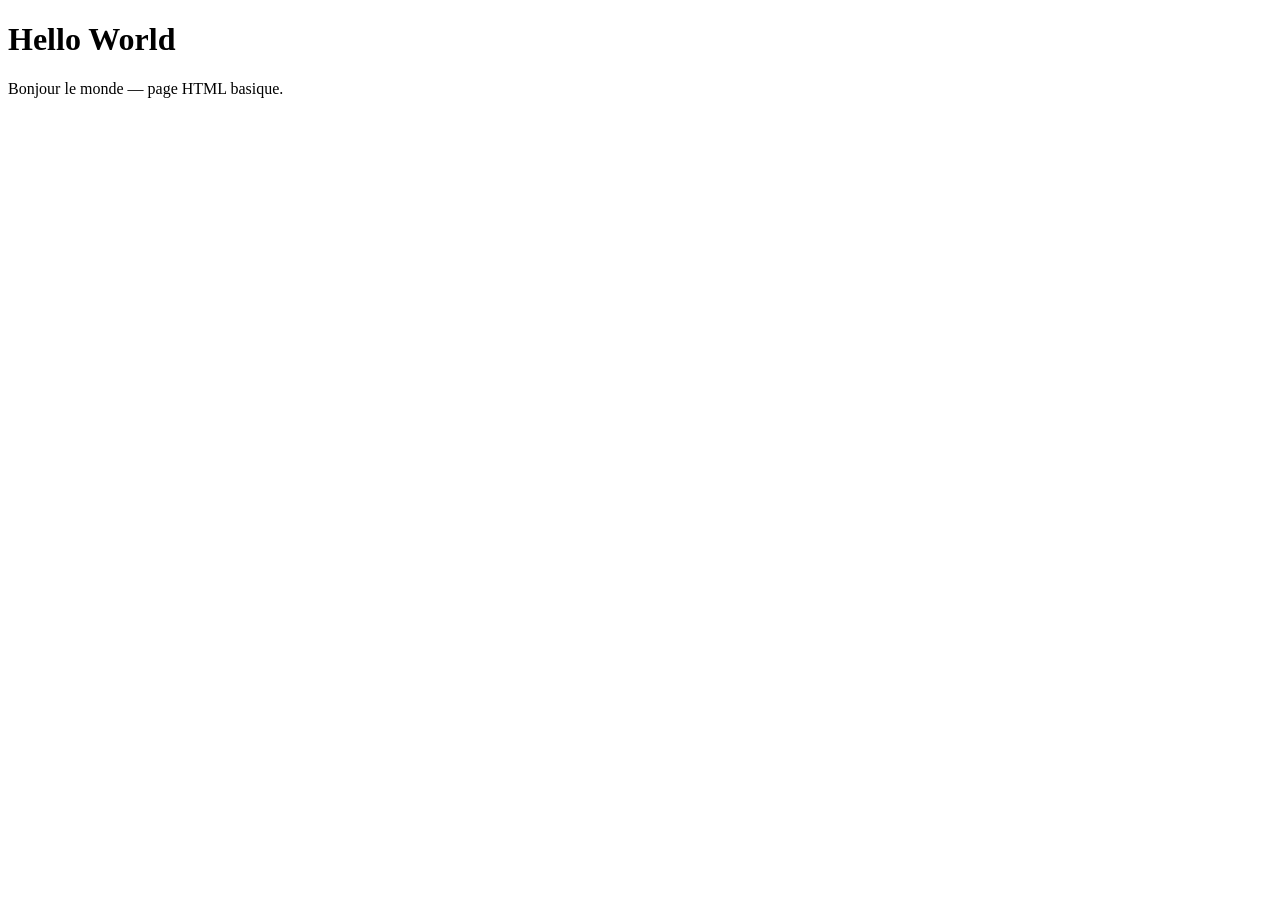
==== index.html @ 1f38f6b6 "chore: init project" ====
<!doctype html>
<html lang="fr">
	<head>
		<meta charset="utf-8" />
		<meta name="viewport" content="width=device-width,initial-scale=1" />
		<title>Hello World</title>
	</head>
	<body>
		<main>
			<h1>Hello World</h1>
			<p>Bonjour le monde — page HTML basique.</p>
		</main>
	</body>
</html>
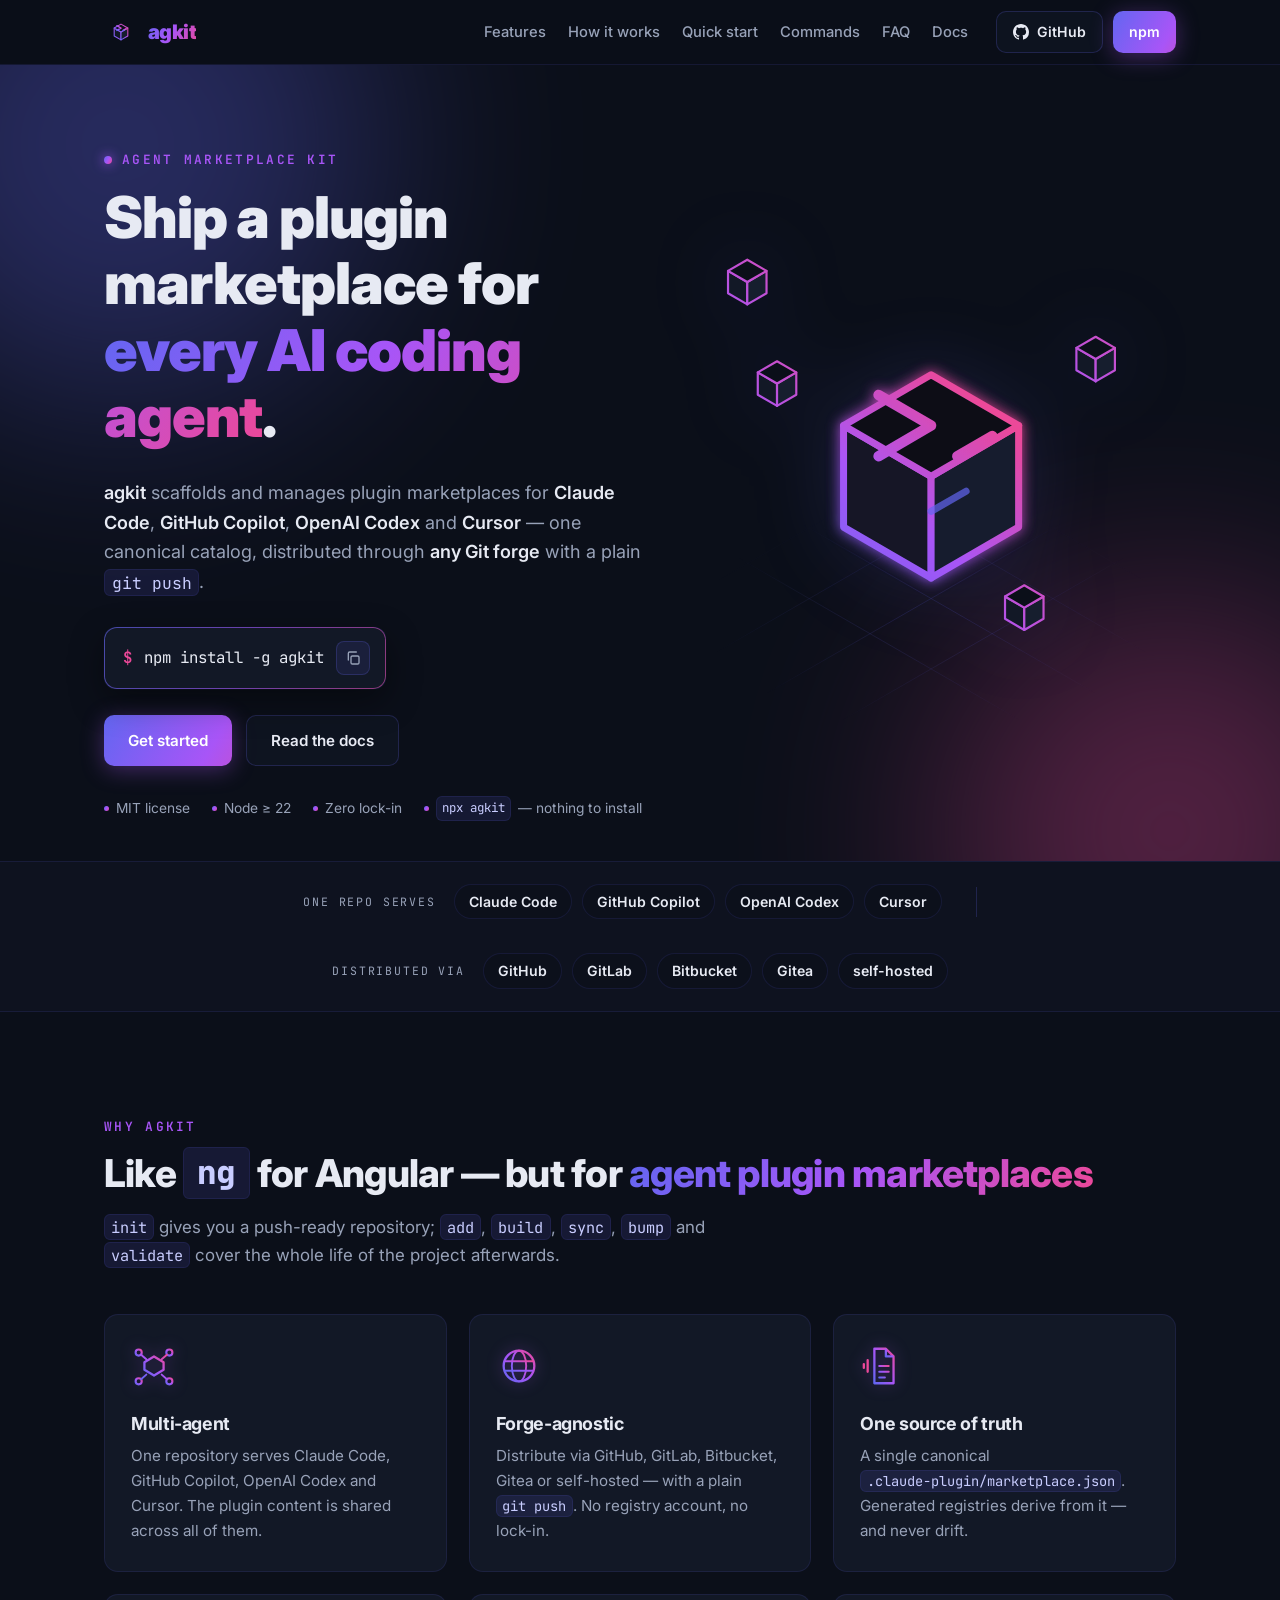
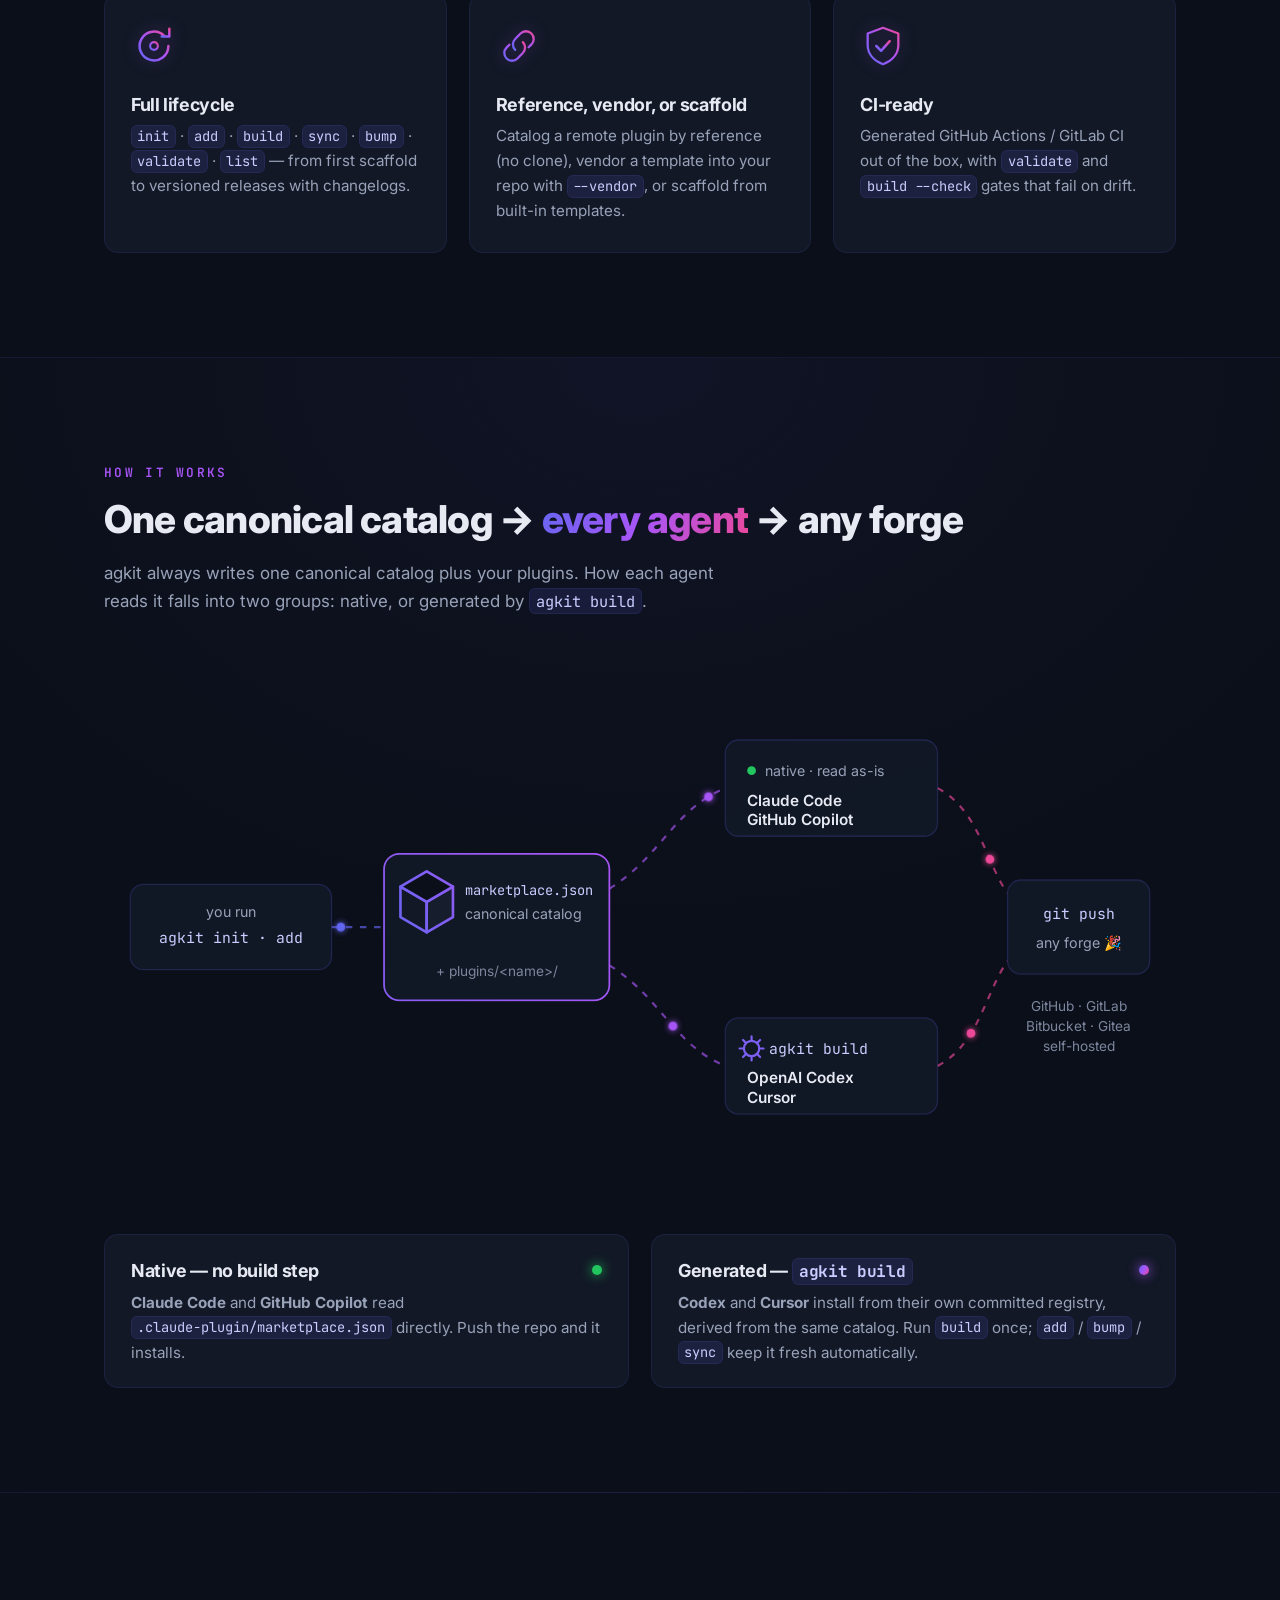
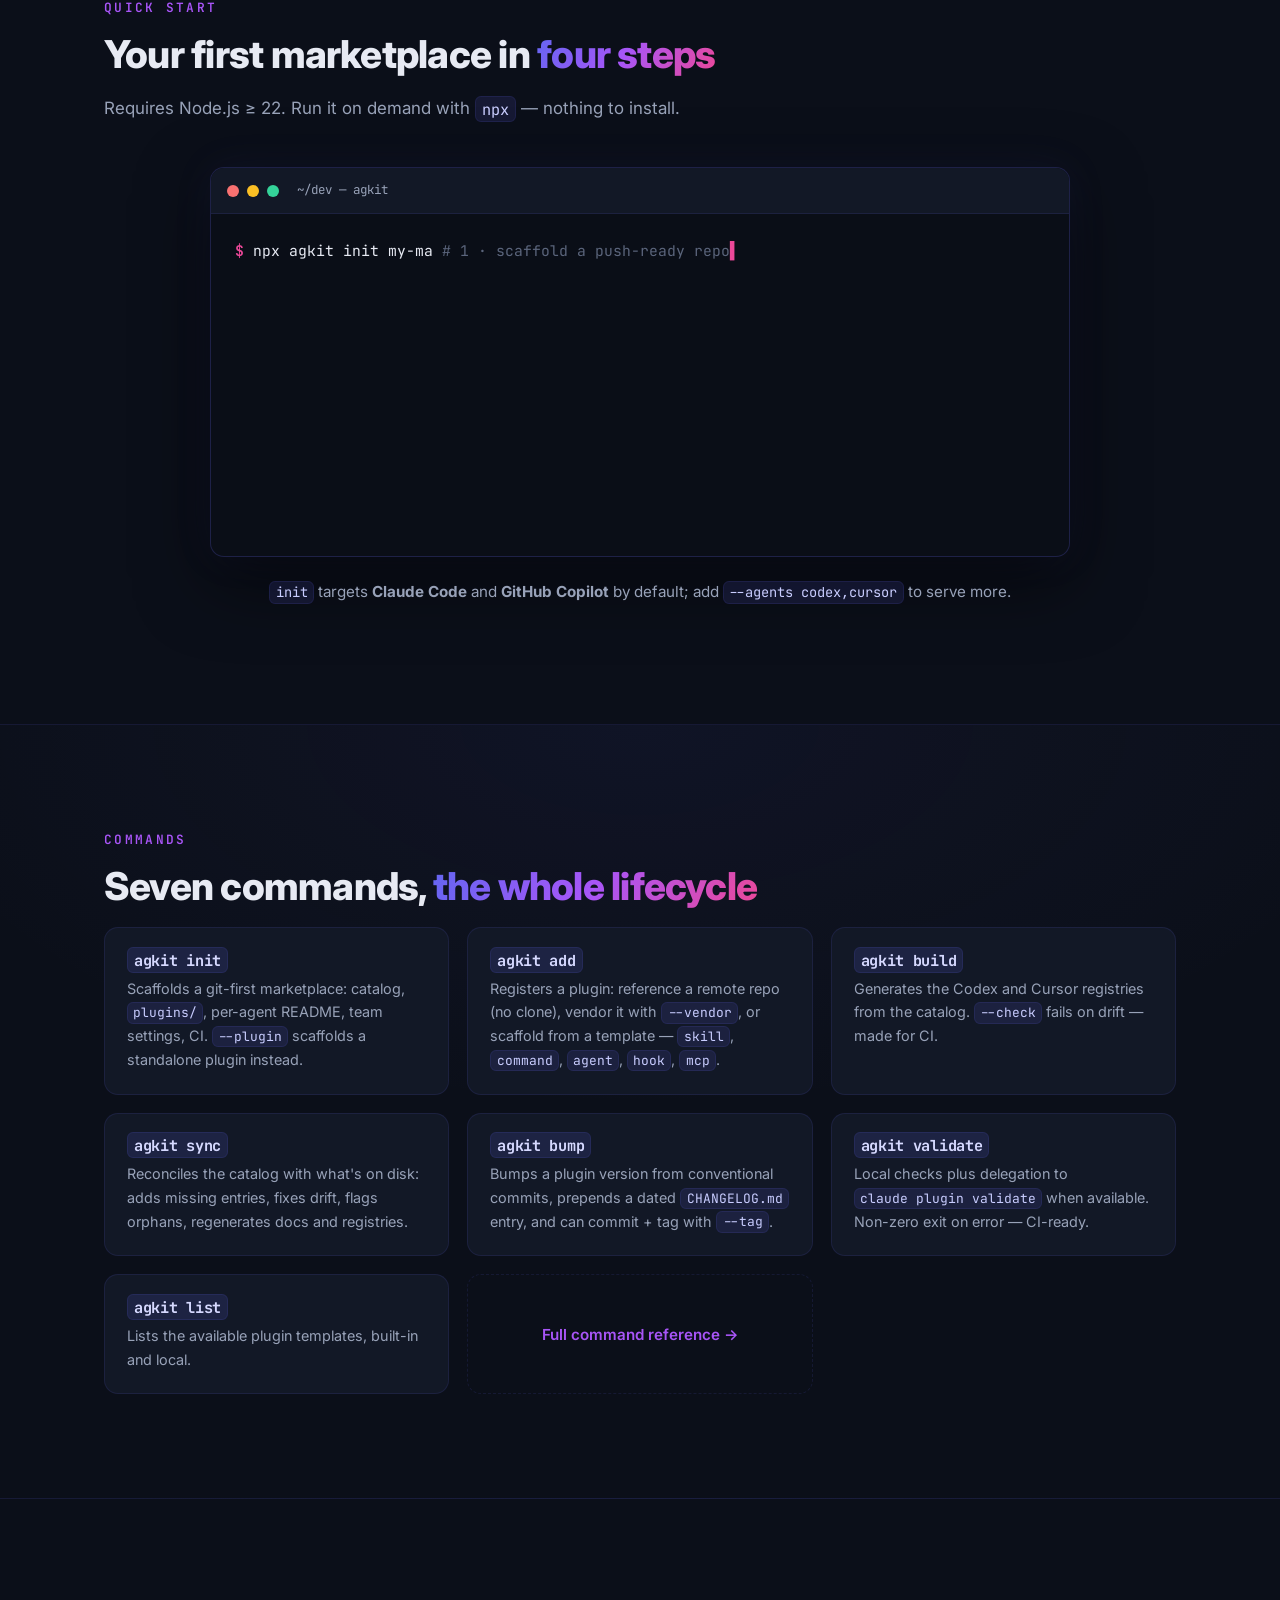
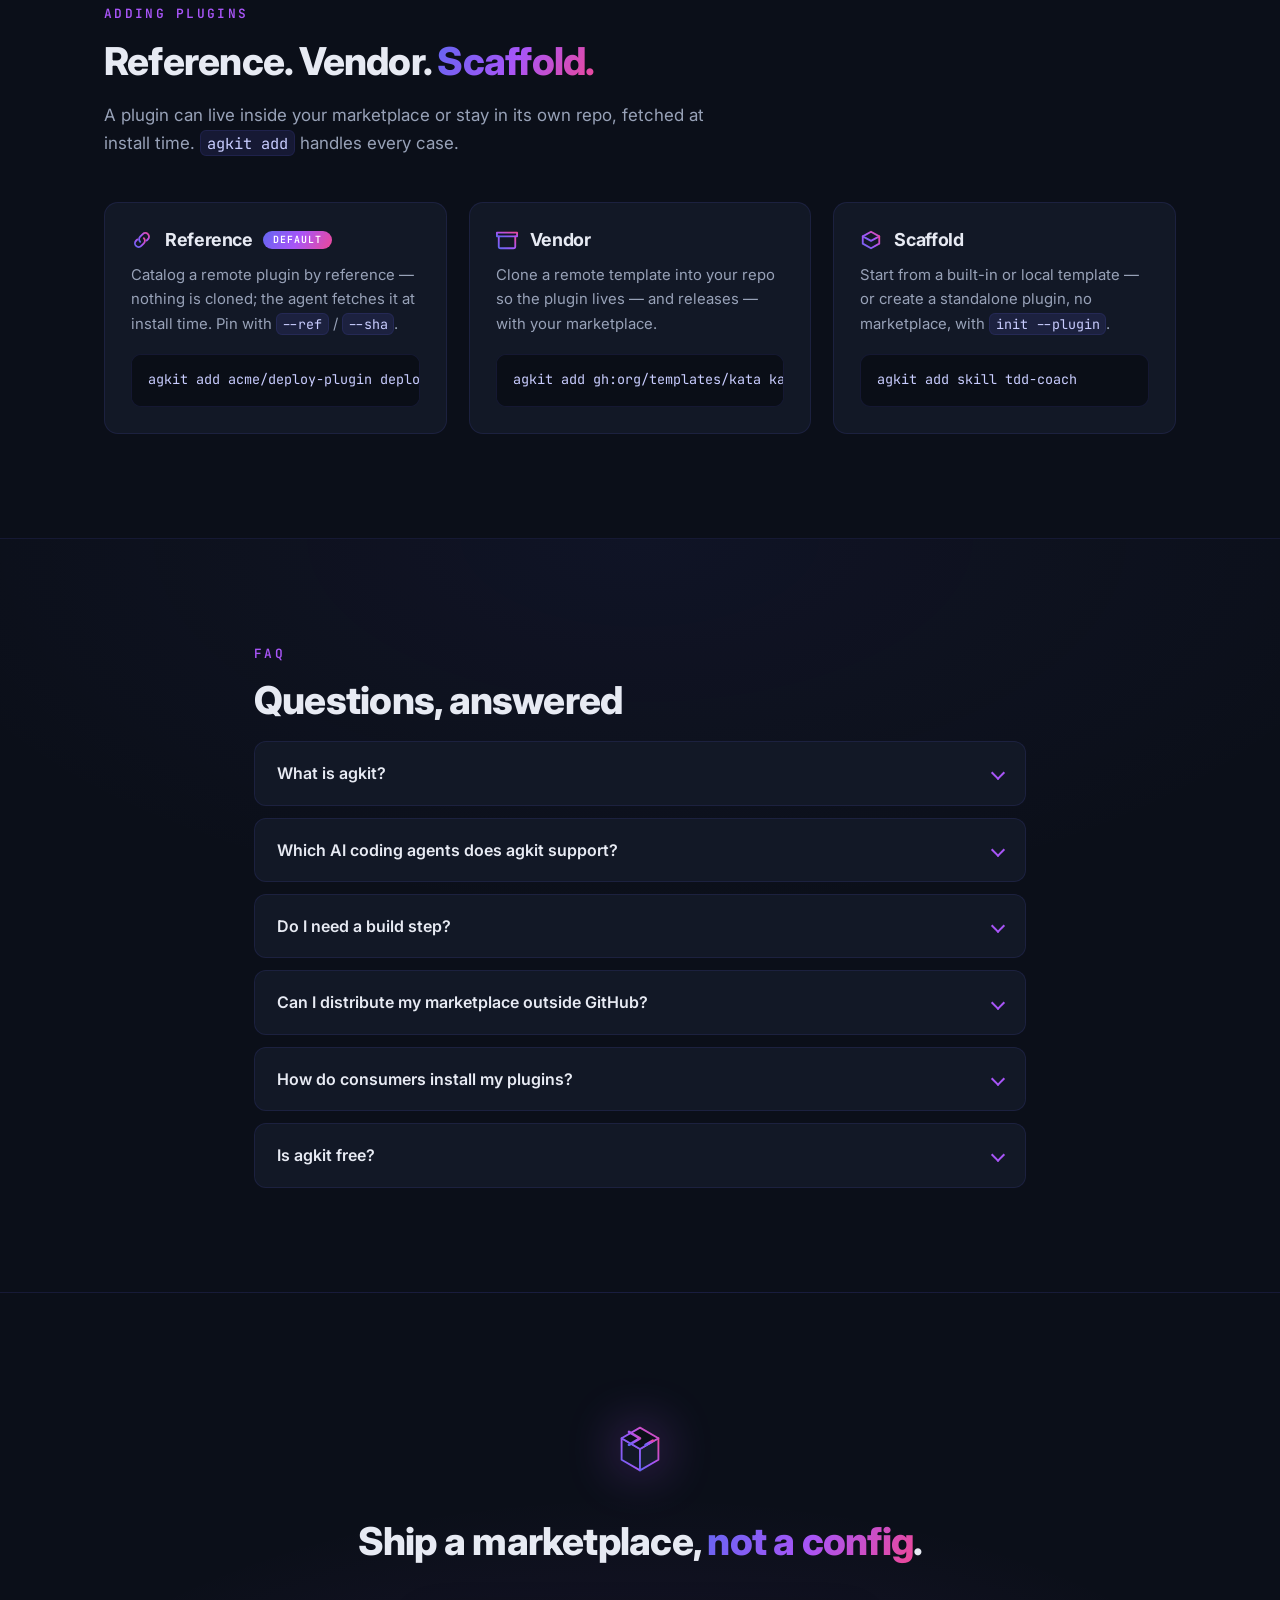
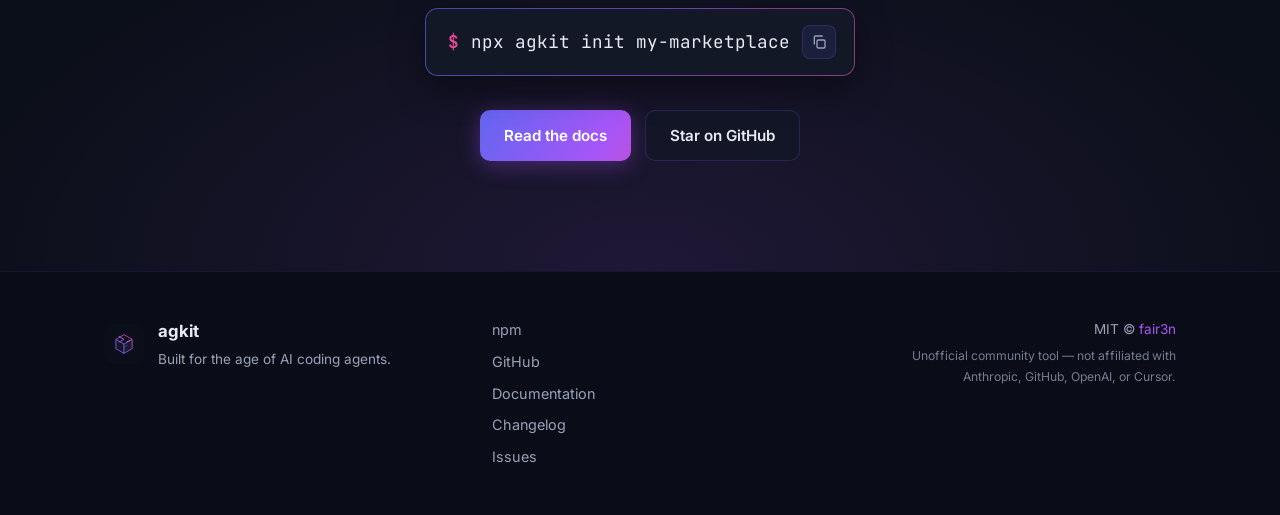
==== commit 35c30c49: "feat(website): first website version" ====
--- a/index.html
+++ b/index.html
@@ -1,14 +1,690 @@
 <!doctype html>
-<html lang="fr">
-	<head>
-		<meta charset="utf-8" />
-		<meta name="viewport" content="width=device-width,initial-scale=1" />
-		<title>Hello World</title>
-	</head>
-	<body>
-		<main>
-			<h1>Hello World</h1>
-			<p>Bonjour le monde — page HTML basique.</p>
-		</main>
-	</body>
+<html lang="en">
+<head>
+	<meta charset="utf-8" />
+	<meta name="viewport" content="width=device-width, initial-scale=1" />
+
+	<!-- Primary SEO -->
+	<title>agkit — Plugin Marketplace CLI for Claude Code, Copilot, Codex &amp; Cursor</title>
+	<meta name="description" content="Scaffold and manage AI agent plugin marketplaces from one canonical catalog. One repo serves Claude Code, GitHub Copilot, OpenAI Codex and Cursor — distributed via GitHub, GitLab, Bitbucket, Gitea or any self-hosted Git forge." />
+	<link rel="canonical" href="https://agent-marketplace-kit.github.io/" />
+	<meta name="author" content="fair3n" />
+	<meta name="keywords" content="agkit, plugin marketplace, claude code plugins, claude code marketplace, github copilot plugins, openai codex plugins, cursor plugins, AI coding agents, CLI, scaffold, npm" />
+	<meta name="theme-color" content="#0B0F19" />
+	<meta name="color-scheme" content="dark" />
+
+	<!-- Open Graph -->
+	<meta property="og:type" content="website" />
+	<meta property="og:site_name" content="agkit" />
+	<meta property="og:title" content="agkit — Plugin Marketplace CLI for AI Coding Agents" />
+	<meta property="og:description" content="One canonical catalog → every AI coding agent → any Git forge. Scaffold plugin marketplaces for Claude Code, GitHub Copilot, OpenAI Codex &amp; Cursor." />
+	<meta property="og:url" content="https://agent-marketplace-kit.github.io/" />
+	<meta property="og:image" content="https://agent-marketplace-kit.github.io/assets/og.png" />
+	<meta property="og:image:width" content="1200" />
+	<meta property="og:image:height" content="630" />
+	<meta property="og:image:alt" content="agkit — the isometric monolith logo with the tagline: one canonical catalog, every AI coding agent, any Git forge" />
+
+	<!-- Twitter -->
+	<meta name="twitter:card" content="summary_large_image" />
+	<meta name="twitter:title" content="agkit — Plugin Marketplace CLI for AI Coding Agents" />
+	<meta name="twitter:description" content="One canonical catalog → every AI coding agent → any Git forge. npm install -g agkit" />
+	<meta name="twitter:image" content="https://agent-marketplace-kit.github.io/assets/og.png" />
+
+	<!-- Icons -->
+	<link rel="icon" type="image/svg+xml" href="assets/agkit.svg" />
+	<link rel="apple-touch-icon" href="assets/apple-touch-icon.png" />
+
+	<!-- Fonts -->
+	<link rel="preconnect" href="https://fonts.googleapis.com" />
+	<link rel="preconnect" href="https://fonts.gstatic.com" crossorigin />
+	<link href="https://fonts.googleapis.com/css2?family=Inter:wght@400;500;600;800;900&family=JetBrains+Mono:wght@400;600&display=swap" rel="stylesheet" />
+
+	<link rel="stylesheet" href="assets/style.css" />
+
+	<!-- Structured data: the software itself -->
+	<script type="application/ld+json">
+	{
+		"@context": "https://schema.org",
+		"@type": "SoftwareApplication",
+		"name": "agkit",
+		"alternateName": "AGent marketplace KIT",
+		"description": "CLI to scaffold and manage plugin marketplaces for AI coding agents (Claude Code, GitHub Copilot, OpenAI Codex, Cursor), distributed via any Git host.",
+		"url": "https://agent-marketplace-kit.github.io/",
+		"downloadUrl": "https://www.npmjs.com/package/agkit",
+		"installUrl": "https://www.npmjs.com/package/agkit",
+		"softwareVersion": "0.9.2",
+		"operatingSystem": "Windows, macOS, Linux",
+		"applicationCategory": "DeveloperApplication",
+		"offers": { "@type": "Offer", "price": "0", "priceCurrency": "USD" },
+		"license": "https://opensource.org/license/mit/",
+		"author": { "@type": "Person", "name": "fair3n" },
+		"sameAs": [
+			"https://github.com/AGent-marketplace-KIT/cli",
+			"https://www.npmjs.com/package/agkit",
+			"https://agent-marketplace-kit.gitbook.io/agkit-docs"
+		]
+	}
+	</script>
+
+	<!-- Structured data: FAQ -->
+	<script type="application/ld+json">
+	{
+		"@context": "https://schema.org",
+		"@type": "FAQPage",
+		"mainEntity": [
+			{
+				"@type": "Question",
+				"name": "What is agkit?",
+				"acceptedAnswer": { "@type": "Answer", "text": "agkit is an open-source CLI (npm package) that scaffolds and manages plugin marketplaces for AI coding agents. Think ng for Angular, but for agent plugin marketplaces: init gives you a push-ready repository, and add, build, sync, bump and validate cover the whole life of the project afterwards." }
+			},
+			{
+				"@type": "Question",
+				"name": "Which AI coding agents does agkit support?",
+				"acceptedAnswer": { "@type": "Answer", "text": "One repository serves Claude Code, GitHub Copilot, OpenAI Codex and Cursor. Claude Code and GitHub Copilot read the canonical catalog natively; for Codex and Cursor, agkit build generates their committed registries from the same catalog." }
+			},
+			{
+				"@type": "Question",
+				"name": "Do I need a build step?",
+				"acceptedAnswer": { "@type": "Answer", "text": "Not for Claude Code or GitHub Copilot — they read .claude-plugin/marketplace.json as-is. For OpenAI Codex and Cursor, run agkit build once; after that, add, bump and sync keep the generated registries fresh automatically." }
+			},
+			{
+				"@type": "Question",
+				"name": "Can I distribute my marketplace outside GitHub?",
+				"acceptedAnswer": { "@type": "Answer", "text": "Yes. agkit is forge-agnostic by design: distribute via GitHub, GitLab, Bitbucket, Gitea or any self-hosted Git forge with a plain git push. On github.com it uses the owner/repo shorthand; everywhere else it emits the git URL form, which every supported agent accepts." }
+			},
+			{
+				"@type": "Question",
+				"name": "How do consumers install my plugins?",
+				"acceptedAnswer": { "@type": "Answer", "text": "With their agent's own command. Claude Code: /plugin marketplace add owner/repo then /plugin install name@marketplace. GitHub Copilot: copilot plugin marketplace add. OpenAI Codex: codex plugin marketplace add. Cursor: add the marketplace, then install the plugin by name." }
+			},
+			{
+				"@type": "Question",
+				"name": "Is agkit free?",
+				"acceptedAnswer": { "@type": "Answer", "text": "Yes — agkit is MIT-licensed and free to use. It requires Node.js 22 or newer, and you can run it without installing via npx agkit. It is an unofficial community tool, not affiliated with Anthropic, GitHub, OpenAI or Cursor." }
+			}
+		]
+	}
+	</script>
+</head>
+<body>
+	<a class="skip-link" href="#main">Skip to content</a>
+
+	<!-- Shared SVG defs (gradients used by the inline icons below) -->
+	<svg width="0" height="0" style="position:absolute" aria-hidden="true" focusable="false">
+		<defs>
+			<linearGradient id="g-brand" x1="0%" y1="100%" x2="100%" y2="0%">
+				<stop offset="0%" stop-color="#6366f1" />
+				<stop offset="50%" stop-color="#a855f7" />
+				<stop offset="100%" stop-color="#ec4899" />
+			</linearGradient>
+			<linearGradient id="g-cool" x1="0%" y1="100%" x2="100%" y2="0%">
+				<stop offset="0%" stop-color="#6366f1" />
+				<stop offset="100%" stop-color="#a855f7" />
+			</linearGradient>
+		</defs>
+	</svg>
+
+	<header class="nav" id="top">
+		<div class="container nav-inner">
+			<a class="brand" href="#top" aria-label="agkit — home">
+				<svg class="brand-mark" viewBox="0 0 500 500" aria-hidden="true" focusable="false">
+					<g transform="translate(250, 250)">
+						<path d="M 0 0 L -100 -58 L -100 58 L 0 116 Z" fill="#121826" stroke="url(#g-brand)" stroke-width="16" stroke-linejoin="round" />
+						<path d="M 0 0 L 100 -58 L 100 58 L 0 116 Z" fill="#161e2e" stroke="url(#g-brand)" stroke-width="16" stroke-linejoin="round" />
+						<path d="M 0 0 L -100 -58 L 0 -116 L 100 -58 Z" fill="#0B0F19" stroke="url(#g-brand)" stroke-width="16" stroke-linejoin="round" />
+						<path d="M -60 -93 L 0 -58 L -60 -23" fill="none" stroke="url(#g-brand)" stroke-width="22" stroke-linecap="round" stroke-linejoin="round" />
+						<line x1="30" y1="-23" x2="70" y2="-46" stroke="url(#g-brand)" stroke-width="22" stroke-linecap="round" />
+					</g>
+				</svg>
+				<span class="brand-name">agkit</span>
+			</a>
+			<nav class="nav-links" aria-label="Main navigation">
+				<a href="#features">Features</a>
+				<a href="#how-it-works">How it works</a>
+				<a href="#quickstart">Quick start</a>
+				<a href="#commands">Commands</a>
+				<a href="#faq">FAQ</a>
+				<a href="https://agent-marketplace-kit.gitbook.io/agkit-docs" target="_blank" rel="noopener">Docs</a>
+			</nav>
+			<div class="nav-cta">
+				<a class="btn btn-ghost btn-sm" href="https://github.com/AGent-marketplace-KIT/cli" target="_blank" rel="noopener" aria-label="agkit on GitHub">
+					<svg viewBox="0 0 16 16" width="16" height="16" aria-hidden="true"><path fill="currentColor" d="M8 0C3.58 0 0 3.58 0 8c0 3.54 2.29 6.53 5.47 7.59.4.07.55-.17.55-.38 0-.19-.01-.82-.01-1.49-2.01.37-2.53-.49-2.69-.94-.09-.23-.48-.94-.82-1.13-.28-.15-.68-.52-.01-.53.63-.01 1.08.58 1.23.82.72 1.21 1.87.87 2.33.66.07-.52.28-.87.51-1.07-1.78-.2-3.64-.89-3.64-3.95 0-.87.31-1.59.82-2.15-.08-.2-.36-1.02.08-2.12 0 0 .67-.21 2.2.82.64-.18 1.32-.27 2-.27s1.36.09 2 .27c1.53-1.04 2.2-.82 2.2-.82.44 1.1.16 1.92.08 2.12.51.56.82 1.27.82 2.15 0 3.07-1.87 3.75-3.65 3.95.29.25.54.73.54 1.48 0 1.07-.01 1.93-.01 2.2 0 .21.15.46.55.38A8.01 8.01 0 0 0 16 8c0-4.42-3.58-8-8-8Z"/></svg>
+					GitHub
+				</a>
+				<a class="btn btn-primary btn-sm" href="https://www.npmjs.com/package/agkit" target="_blank" rel="noopener">npm</a>
+			</div>
+		</div>
+	</header>
+
+	<main id="main">
+
+		<!-- ============================== HERO ============================== -->
+		<section class="hero">
+			<div class="hero-glow hero-glow-a" aria-hidden="true"></div>
+			<div class="hero-glow hero-glow-b" aria-hidden="true"></div>
+			<div class="container hero-inner">
+				<div class="hero-copy">
+					<p class="kicker"><span class="kicker-dot" aria-hidden="true"></span> AGent marketplace KIT</p>
+					<h1>Ship a plugin marketplace for <span class="grad-text">every AI coding agent</span>.</h1>
+					<p class="hero-sub">
+						<strong>agkit</strong> scaffolds and manages plugin marketplaces for
+						<strong>Claude Code</strong>, <strong>GitHub Copilot</strong>, <strong>OpenAI Codex</strong>
+						and <strong>Cursor</strong> — one canonical catalog, distributed through
+						<strong>any Git forge</strong> with a plain <code>git push</code>.
+					</p>
+
+					<div class="install-box" role="group" aria-label="Install command">
+						<span class="install-prompt" aria-hidden="true">$</span>
+						<code id="install-cmd">npm install -g agkit</code>
+						<button class="copy-btn" type="button" data-copy="npm install -g agkit" aria-label="Copy install command">
+							<svg class="ic-copy" viewBox="0 0 24 24" width="16" height="16" fill="none" stroke="currentColor" stroke-width="2" stroke-linecap="round" stroke-linejoin="round" aria-hidden="true"><rect x="9" y="9" width="12" height="12" rx="2"/><path d="M5 15V5a2 2 0 0 1 2-2h10"/></svg>
+							<svg class="ic-check" viewBox="0 0 24 24" width="16" height="16" fill="none" stroke="currentColor" stroke-width="2.5" stroke-linecap="round" stroke-linejoin="round" aria-hidden="true"><path d="M20 6 9 17l-5-5"/></svg>
+						</button>
+					</div>
+
+					<div class="hero-actions">
+						<a class="btn btn-primary" href="#quickstart">Get started</a>
+						<a class="btn btn-ghost" href="https://agent-marketplace-kit.gitbook.io/agkit-docs" target="_blank" rel="noopener">Read the docs</a>
+					</div>
+
+					<ul class="hero-badges" aria-label="Project facts">
+						<li>MIT license</li>
+						<li>Node ≥ 22</li>
+						<li>Zero lock-in</li>
+						<li><code>npx agkit</code> — nothing to install</li>
+					</ul>
+				</div>
+
+				<!-- Animated monolith illustration -->
+				<div class="hero-art" aria-hidden="false">
+					<svg class="monolith" viewBox="0 0 560 640" role="img" aria-labelledby="monolith-title">
+						<title id="monolith-title">The agkit monolith — an isometric cube engraved with a terminal chevron and cursor, plugin modules docking into its connection slot</title>
+						<defs>
+							<linearGradient id="heroGrad" gradientUnits="userSpaceOnUse" x1="180" y1="430" x2="380" y2="190">
+								<stop offset="0" stop-color="#6366f1" />
+								<stop offset=".5" stop-color="#a855f7" />
+								<stop offset="1" stop-color="#ec4899" />
+								<animateTransform class="smil-anim" attributeName="gradientTransform" type="rotate" values="-22 280 310; 22 280 310; -22 280 310" dur="10s" repeatCount="indefinite" />
+							</linearGradient>
+							<filter id="heroGlow" x="-30%" y="-30%" width="160%" height="160%">
+								<feGaussianBlur stdDeviation="7" result="blur" />
+								<feMerge>
+									<feMergeNode in="blur" />
+									<feMergeNode in="SourceGraphic" />
+								</feMerge>
+							</filter>
+							<radialGradient id="floorFade" cx=".5" cy=".5" r=".5">
+								<stop offset="0" stop-color="#fff" stop-opacity=".9" />
+								<stop offset="1" stop-color="#fff" stop-opacity="0" />
+							</radialGradient>
+							<mask id="floorMask">
+								<ellipse cx="280" cy="470" rx="260" ry="130" fill="url(#floorFade)" />
+							</mask>
+							<!-- A tiny plugin module: mini isometric cube -->
+							<g id="miniCube">
+								<path d="M 0 0 L -22 -12.75 L -22 12.75 L 0 25.5 Z" fill="#121826" stroke="url(#heroGrad)" stroke-width="2.5" stroke-linejoin="round" />
+								<path d="M 0 0 L 22 -12.75 L 22 12.75 L 0 25.5 Z" fill="#161e2e" stroke="url(#heroGrad)" stroke-width="2.5" stroke-linejoin="round" />
+								<path d="M 0 0 L -22 -12.75 L 0 -25.5 L 22 -12.75 Z" fill="#0B0F19" stroke="url(#heroGrad)" stroke-width="2.5" stroke-linejoin="round" />
+							</g>
+						</defs>
+
+						<!-- Isometric floor grid -->
+						<g class="floor" mask="url(#floorMask)" stroke="#6366f1" stroke-opacity=".22" stroke-width="1">
+							<path d="M 20 380 L 540 680" /><path d="M 90 340 L 560 611" />
+							<path d="M 160 300 L 560 531" /><path d="M 230 260 L 560 450" />
+							<path d="M 300 220 L 560 370" /><path d="M 540 380 L 20 680" />
+							<path d="M 470 340 L 0 611" /><path d="M 400 300 L 0 531" />
+							<path d="M 330 260 L 0 450" /><path d="M 260 220 L 0 370" />
+						</g>
+
+						<!-- Rising particles -->
+						<g class="particles" fill="url(#heroGrad)" aria-hidden="true">
+							<circle class="pt pt-1" cx="120" cy="430" r="2.5" />
+							<circle class="pt pt-2" cx="452" cy="410" r="2" />
+							<circle class="pt pt-3" cx="182" cy="480" r="1.8" />
+							<circle class="pt pt-4" cx="392" cy="470" r="2.6" />
+							<circle class="pt pt-5" cx="480" cy="330" r="1.6" />
+							<circle class="pt pt-6" cx="86" cy="330" r="1.8" />
+						</g>
+
+						<!-- Floating plugin modules -->
+						<g class="pod pod-a"><use href="#miniCube" x="104" y="204" /></g>
+						<g class="pod pod-b"><use href="#miniCube" x="468" y="176" /></g>
+						<g class="pod pod-c"><use href="#miniCube" x="70" y="88" /></g>
+
+						<!-- Module docking into the hook slot -->
+						<g class="docker">
+							<g class="docker-cube">
+								<use href="#miniCube" />
+								<animateMotion class="smil-anim" dur="6s" repeatCount="indefinite" keyPoints="0;0.82;1;1" keyTimes="0;0.55;0.72;1" calcMode="linear" path="M 512 560 C 460 520 400 470 316 404" />
+								<animate class="smil-anim" attributeName="opacity" values="0;1;1;0;0" keyTimes="0;0.12;0.62;0.74;1" dur="6s" repeatCount="indefinite" />
+							</g>
+							<!-- Pulse ring where modules clip in (the hook) -->
+							<circle class="dock-ring" cx="308" cy="396" r="10" fill="none" stroke="url(#heroGrad)" stroke-width="2" />
+						</g>
+
+						<!-- THE MONOLITH -->
+						<g class="cube" filter="url(#heroGlow)" transform="translate(280, 310)">
+							<path d="M 0 0 L -100 -58 L -100 58 L 0 116 Z" fill="#121826" stroke="url(#heroGrad)" stroke-width="8" stroke-linejoin="round" />
+							<path d="M 0 0 L 100 -58 L 100 58 L 0 116 Z" fill="#161e2e" stroke="url(#heroGrad)" stroke-width="8" stroke-linejoin="round" />
+							<path d="M 0 0 L -100 -58 L 0 -116 L 100 -58 Z" fill="#0B0F19" stroke="url(#heroGrad)" stroke-width="8" stroke-linejoin="round" />
+							<!-- Terminal chevron, drawn on load -->
+							<path class="chevron" d="M -60 -93 L 0 -58 L -60 -23" fill="none" stroke="url(#heroGrad)" stroke-width="12" stroke-linecap="round" stroke-linejoin="round" pathLength="100" />
+							<!-- Blinking cursor -->
+							<line class="cursor" x1="30" y1="-23" x2="70" y2="-46" stroke="url(#heroGrad)" stroke-width="12" stroke-linecap="round" />
+							<!-- Hook connection slot -->
+							<path class="hook" d="M 0 40 L 40 17" fill="none" stroke="#6366f1" stroke-width="8" stroke-linecap="round" opacity="0.7" />
+						</g>
+					</svg>
+				</div>
+			</div>
+		</section>
+
+		<!-- ========================= AGENTS STRIP ========================= -->
+		<section class="strip" aria-label="Supported agents and Git forges">
+			<div class="container strip-inner">
+				<div class="strip-group">
+					<span class="strip-label">One repo serves</span>
+					<ul class="strip-list">
+						<li>Claude Code</li>
+						<li>GitHub Copilot</li>
+						<li>OpenAI Codex</li>
+						<li>Cursor</li>
+					</ul>
+				</div>
+				<div class="strip-sep" aria-hidden="true"></div>
+				<div class="strip-group">
+					<span class="strip-label">Distributed via</span>
+					<ul class="strip-list">
+						<li>GitHub</li>
+						<li>GitLab</li>
+						<li>Bitbucket</li>
+						<li>Gitea</li>
+						<li>self-hosted</li>
+					</ul>
+				</div>
+			</div>
+		</section>
+
+		<!-- =========================== FEATURES =========================== -->
+		<section id="features" class="section">
+			<div class="container">
+				<p class="kicker reveal">Why agkit</p>
+				<h2 class="reveal">Like <code>ng</code> for Angular — but for <span class="grad-text">agent plugin marketplaces</span></h2>
+				<p class="section-sub reveal"><code>init</code> gives you a push-ready repository; <code>add</code>, <code>build</code>, <code>sync</code>, <code>bump</code> and <code>validate</code> cover the whole life of the project afterwards.</p>
+
+				<div class="cards">
+					<article class="card reveal">
+						<svg class="card-icon" viewBox="0 0 48 48" fill="none" aria-hidden="true">
+							<path d="M24 14 14 20v8l10 6 10-6v-8l-10-6Z" stroke="url(#g-brand)" stroke-width="2.4" stroke-linejoin="round"/>
+							<circle cx="8" cy="10" r="3.2" stroke="url(#g-brand)" stroke-width="2.2"/>
+							<circle cx="40" cy="10" r="3.2" stroke="url(#g-brand)" stroke-width="2.2"/>
+							<circle cx="8" cy="40" r="3.2" stroke="url(#g-brand)" stroke-width="2.2"/>
+							<circle cx="40" cy="40" r="3.2" stroke="url(#g-brand)" stroke-width="2.2"/>
+							<path class="draw-on-hover" d="M10.5 12.2 16 17m21.5-4.8L32 17M10.5 37.8 16 33m21.5 4.8L32 33" stroke="url(#g-brand)" stroke-width="2" stroke-linecap="round"/>
+						</svg>
+						<h3>Multi-agent</h3>
+						<p>One repository serves Claude Code, GitHub Copilot, OpenAI Codex and Cursor. The plugin content is shared across all of them.</p>
+					</article>
+
+					<article class="card reveal">
+						<svg class="card-icon" viewBox="0 0 48 48" fill="none" aria-hidden="true">
+							<circle cx="24" cy="24" r="16" stroke="url(#g-brand)" stroke-width="2.4"/>
+							<ellipse cx="24" cy="24" rx="7.5" ry="16" stroke="url(#g-brand)" stroke-width="2"/>
+							<path d="M9 19h30M9 29h30" stroke="url(#g-brand)" stroke-width="2"/>
+						</svg>
+						<h3>Forge-agnostic</h3>
+						<p>Distribute via GitHub, GitLab, Bitbucket, Gitea or self-hosted — with a plain <code>git push</code>. No registry account, no lock-in.</p>
+					</article>
+
+					<article class="card reveal">
+						<svg class="card-icon" viewBox="0 0 48 48" fill="none" aria-hidden="true">
+							<path d="M15 6h12l8 8v28H15V6Z" stroke="url(#g-brand)" stroke-width="2.4" stroke-linejoin="round"/>
+							<path d="M27 6v8h8" stroke="url(#g-brand)" stroke-width="2.4" stroke-linejoin="round"/>
+							<path d="M20 24h10M20 30h10M20 36h6" stroke="url(#g-brand)" stroke-width="2" stroke-linecap="round"/>
+							<path class="pulse-on-hover" d="M8 18v12M4 22v4" stroke="#ec4899" stroke-width="2.4" stroke-linecap="round"/>
+						</svg>
+						<h3>One source of truth</h3>
+						<p>A single canonical <code>.claude-plugin/marketplace.json</code>. Generated registries derive from it — and never drift.</p>
+					</article>
+
+					<article class="card reveal">
+						<svg class="card-icon" viewBox="0 0 48 48" fill="none" aria-hidden="true">
+							<path d="M39 24a15 15 0 1 1-4.4-10.6" stroke="url(#g-brand)" stroke-width="2.6" stroke-linecap="round"/>
+							<path d="M40 6v8h-8" stroke="url(#g-brand)" stroke-width="2.6" stroke-linecap="round" stroke-linejoin="round"/>
+							<circle cx="24" cy="24" r="4" stroke="url(#g-brand)" stroke-width="2.2"/>
+						</svg>
+						<h3>Full lifecycle</h3>
+						<p><code>init</code> · <code>add</code> · <code>build</code> · <code>sync</code> · <code>bump</code> · <code>validate</code> · <code>list</code> — from first scaffold to versioned releases with changelogs.</p>
+					</article>
+
+					<article class="card reveal">
+						<svg class="card-icon" viewBox="0 0 48 48" fill="none" aria-hidden="true">
+							<path d="M20 28a8 8 0 0 1 0-11.3l5.6-5.7a8 8 0 0 1 11.4 11.3l-3 3" stroke="url(#g-brand)" stroke-width="2.4" stroke-linecap="round"/>
+							<path d="M28 20a8 8 0 0 1 0 11.3l-5.6 5.7A8 8 0 0 1 11 25.7l3-3" stroke="url(#g-brand)" stroke-width="2.4" stroke-linecap="round"/>
+						</svg>
+						<h3>Reference, vendor, or scaffold</h3>
+						<p>Catalog a remote plugin by reference (no clone), vendor a template into your repo with <code>--vendor</code>, or scaffold from built-in templates.</p>
+					</article>
+
+					<article class="card reveal">
+						<svg class="card-icon" viewBox="0 0 48 48" fill="none" aria-hidden="true">
+							<path d="M24 5 8 11v12c0 9.5 6.8 16.5 16 20 9.2-3.5 16-10.5 16-20V11L24 5Z" stroke="url(#g-brand)" stroke-width="2.4" stroke-linejoin="round"/>
+							<path d="m17 24 5 5 9-10" stroke="url(#g-brand)" stroke-width="2.6" stroke-linecap="round" stroke-linejoin="round"/>
+						</svg>
+						<h3>CI-ready</h3>
+						<p>Generated GitHub Actions / GitLab CI out of the box, with <code>validate</code> and <code>build --check</code> gates that fail on drift.</p>
+					</article>
+				</div>
+			</div>
+		</section>
+
+		<!-- ========================= HOW IT WORKS ========================= -->
+		<section id="how-it-works" class="section section-alt">
+			<div class="container">
+				<p class="kicker reveal">How it works</p>
+				<h2 class="reveal">One canonical catalog → <span class="grad-text">every agent</span> → any forge</h2>
+				<p class="section-sub reveal">agkit always writes one canonical catalog plus your plugins. How each agent reads it falls into two groups: native, or generated by <code>agkit build</code>.</p>
+
+				<div class="pipeline-wrap reveal">
+					<svg class="pipeline" viewBox="0 0 980 470" role="img" aria-labelledby="pipeline-title">
+						<title id="pipeline-title">Diagram: agkit commands write a canonical catalog. Claude Code and GitHub Copilot read it natively; agkit build generates registries for OpenAI Codex and Cursor. Everything ships with git push to any forge, where consumers install the plugins.</title>
+						<defs>
+							<linearGradient id="pipeGrad" gradientUnits="userSpaceOnUse" x1="0" y1="470" x2="980" y2="0">
+								<stop offset="0" stop-color="#6366f1" />
+								<stop offset=".5" stop-color="#a855f7" />
+								<stop offset="1" stop-color="#ec4899" />
+							</linearGradient>
+							<filter id="pipeGlow" x="-40%" y="-40%" width="180%" height="180%">
+								<feGaussianBlur stdDeviation="3" result="blur" />
+								<feMerge><feMergeNode in="blur" /><feMergeNode in="SourceGraphic" /></feMerge>
+							</filter>
+						</defs>
+
+						<!-- Connectors -->
+						<g class="pipe-lines" fill="none" stroke-width="2">
+							<path id="flow-dev" class="pipe-line" d="M 208 235 C 232 235 232 235 256 235" stroke="#6366f1" />
+							<path id="flow-native" class="pipe-line" d="M 462 200 C 510 170 520 128 568 108" stroke="#a855f7" />
+							<path id="flow-gen" class="pipe-line" d="M 462 270 C 510 300 520 342 568 362" stroke="#a855f7" />
+							<path id="flow-push-a" class="pipe-line" d="M 762 108 C 800 128 806 176 826 204" stroke="#ec4899" />
+							<path id="flow-push-b" class="pipe-line" d="M 762 362 C 800 342 806 294 826 266" stroke="#ec4899" />
+						</g>
+
+						<!-- Traveling packets -->
+						<g class="pipe-dots" filter="url(#pipeGlow)">
+							<circle r="4" fill="#6366f1"><animateMotion class="smil-anim" dur="2.2s" repeatCount="indefinite"><mpath href="#flow-dev" /></animateMotion></circle>
+							<circle r="4" fill="#a855f7"><animateMotion class="smil-anim" dur="2.6s" begin="0.3s" repeatCount="indefinite"><mpath href="#flow-native" /></animateMotion></circle>
+							<circle r="4" fill="#a855f7"><animateMotion class="smil-anim" dur="2.6s" begin="1.1s" repeatCount="indefinite"><mpath href="#flow-gen" /></animateMotion></circle>
+							<circle r="4" fill="#ec4899"><animateMotion class="smil-anim" dur="2.4s" begin="0.9s" repeatCount="indefinite"><mpath href="#flow-push-a" /></animateMotion></circle>
+							<circle r="4" fill="#ec4899"><animateMotion class="smil-anim" dur="2.4s" begin="1.7s" repeatCount="indefinite"><mpath href="#flow-push-b" /></animateMotion></circle>
+						</g>
+
+						<!-- Node: you run -->
+						<g class="pipe-node">
+							<rect x="24" y="196" width="184" height="78" rx="12" />
+							<text x="116" y="226" class="pipe-t-label" text-anchor="middle">you run</text>
+							<text x="116" y="250" class="pipe-t-mono" text-anchor="middle">agkit init · add</text>
+						</g>
+
+						<!-- Node: canonical catalog -->
+						<g class="pipe-node pipe-node-hero">
+							<rect x="256" y="168" width="206" height="134" rx="14" />
+							<g transform="translate(295, 212) scale(0.24)">
+								<path d="M 0 0 L -100 -58 L -100 58 L 0 116 Z" fill="#121826" stroke="url(#pipeGrad)" stroke-width="10" stroke-linejoin="round" />
+								<path d="M 0 0 L 100 -58 L 100 58 L 0 116 Z" fill="#161e2e" stroke="url(#pipeGrad)" stroke-width="10" stroke-linejoin="round" />
+								<path d="M 0 0 L -100 -58 L 0 -116 L 100 -58 Z" fill="#0B0F19" stroke="url(#pipeGrad)" stroke-width="10" stroke-linejoin="round" />
+							</g>
+							<text x="330" y="206" class="pipe-t-mono" style="font-size:12.5px">marketplace.json</text>
+							<text x="330" y="228" class="pipe-t-label">canonical catalog</text>
+							<text x="359" y="280" class="pipe-t-small" text-anchor="middle">+ plugins/&lt;name&gt;/</text>
+						</g>
+
+						<!-- Node: native -->
+						<g class="pipe-node pipe-node-native">
+							<rect x="568" y="64" width="194" height="88" rx="12" />
+							<circle cx="592" cy="92" r="4" fill="#22c55e" />
+							<text x="604" y="97" class="pipe-t-label">native · read as-is</text>
+							<text x="588" y="124" class="pipe-t-strong">Claude Code</text>
+							<text x="588" y="142" class="pipe-t-strong">GitHub Copilot</text>
+						</g>
+
+						<!-- Node: generated -->
+						<g class="pipe-node pipe-node-gen">
+							<rect x="568" y="318" width="194" height="88" rx="12" />
+							<g transform="translate(592, 346)">
+								<g class="gear">
+									<circle r="7" fill="none" stroke="url(#pipeGrad)" stroke-width="2" />
+									<path d="M 0 -11 L 0 -7 M 0 7 L 0 11 M -11 0 L -7 0 M 7 0 L 11 0 M -7.8 -7.8 L -4.9 -4.9 M 4.9 4.9 L 7.8 7.8 M 7.8 -7.8 L 4.9 -4.9 M -4.9 4.9 L -7.8 7.8" stroke="url(#pipeGrad)" stroke-width="2" stroke-linecap="round" />
+								</g>
+							</g>
+							<text x="608" y="351" class="pipe-t-mono">agkit build</text>
+							<text x="588" y="378" class="pipe-t-strong">OpenAI Codex</text>
+							<text x="588" y="396" class="pipe-t-strong">Cursor</text>
+						</g>
+
+						<!-- Node: git push -->
+						<g class="pipe-node pipe-node-push">
+							<rect x="826" y="192" width="130" height="86" rx="12" />
+							<text x="891" y="228" class="pipe-t-mono" text-anchor="middle">git push</text>
+							<text x="891" y="254" class="pipe-t-label" text-anchor="middle">any forge 🎉</text>
+						</g>
+
+						<!-- Forge names -->
+						<text x="891" y="312" class="pipe-t-small" text-anchor="middle">GitHub · GitLab</text>
+						<text x="891" y="330" class="pipe-t-small" text-anchor="middle">Bitbucket · Gitea</text>
+						<text x="891" y="348" class="pipe-t-small" text-anchor="middle">self-hosted</text>
+					</svg>
+				</div>
+
+				<div class="duo">
+					<article class="duo-card reveal">
+						<span class="duo-dot duo-dot-green" aria-hidden="true"></span>
+						<h3>Native — no build step</h3>
+						<p><strong>Claude Code</strong> and <strong>GitHub Copilot</strong> read <code>.claude-plugin/marketplace.json</code> directly. Push the repo and it installs.</p>
+					</article>
+					<article class="duo-card reveal">
+						<span class="duo-dot duo-dot-grad" aria-hidden="true"></span>
+						<h3>Generated — <code>agkit build</code></h3>
+						<p><strong>Codex</strong> and <strong>Cursor</strong> install from their own committed registry, derived from the same catalog. Run <code>build</code> once; <code>add</code> / <code>bump</code> / <code>sync</code> keep it fresh automatically.</p>
+					</article>
+				</div>
+			</div>
+		</section>
+
+		<!-- ========================== QUICK START ========================== -->
+		<section id="quickstart" class="section">
+			<div class="container">
+				<p class="kicker reveal">Quick start</p>
+				<h2 class="reveal">Your first marketplace in <span class="grad-text">four steps</span></h2>
+				<p class="section-sub reveal">Requires Node.js ≥ 22. Run it on demand with <code>npx</code> — nothing to install.</p>
+
+				<div class="terminal reveal" role="img" aria-label="Terminal session: npx agkit init my-marketplace, agkit add skill tdd-coach, agkit validate, then git push to distribute">
+					<div class="terminal-bar" aria-hidden="true">
+						<span class="tl tl-r"></span><span class="tl tl-y"></span><span class="tl tl-g"></span>
+						<span class="terminal-title">~/dev — agkit</span>
+					</div>
+					<div class="terminal-body" id="term">
+						<div class="tline" data-type="cmd"><span class="tp">$</span> <span class="tc">npx agkit init my-marketplace</span> <span class="tcm"># 1 · scaffold a push-ready repo</span></div>
+						<div class="tline" data-type="out">◆ marketplace.json · plugins/ · AGENTS.md · CI — ready to push</div>
+						<div class="tline" data-type="cmd"><span class="tp">$</span> <span class="tc">cd my-marketplace &amp;&amp; agkit add skill tdd-coach</span> <span class="tcm"># 2 · add a plugin</span></div>
+						<div class="tline" data-type="out">◆ plugins/tdd-coach scaffolded · catalog + README updated</div>
+						<div class="tline" data-type="cmd"><span class="tp">$</span> <span class="tc">agkit validate</span> <span class="tcm"># 3 · check the catalog</span></div>
+						<div class="tline" data-type="out">✔ catalog valid — 1 plugin, 0 errors</div>
+						<div class="tline" data-type="cmd"><span class="tp">$</span> <span class="tc">git push -u origin main</span> <span class="tcm"># 4 · distribute via git</span></div>
+						<div class="tline" data-type="out">🎉 anyone can now install your plugins straight from the repo</div>
+						<div class="tline tline-install" data-type="out"><span class="tp tp-claude">claude&gt;</span> /plugin install tdd-coach@my-marketplace</div>
+					</div>
+				</div>
+
+				<p class="note reveal"><code>init</code> targets <strong>Claude Code</strong> and <strong>GitHub Copilot</strong> by default; add <code>--agents codex,cursor</code> to serve more.</p>
+			</div>
+		</section>
+
+		<!-- =========================== COMMANDS =========================== -->
+		<section id="commands" class="section section-alt">
+			<div class="container">
+				<p class="kicker reveal">Commands</p>
+				<h2 class="reveal">Seven commands, <span class="grad-text">the whole lifecycle</span></h2>
+
+				<div class="cmd-grid">
+					<article class="cmd reveal">
+						<h3><code>agkit init</code></h3>
+						<p>Scaffolds a git-first marketplace: catalog, <code>plugins/</code>, per-agent README, team settings, CI. <code>--plugin</code> scaffolds a standalone plugin instead.</p>
+					</article>
+					<article class="cmd reveal">
+						<h3><code>agkit add</code></h3>
+						<p>Registers a plugin: reference a remote repo (no clone), vendor it with <code>--vendor</code>, or scaffold from a template — <code>skill</code>, <code>command</code>, <code>agent</code>, <code>hook</code>, <code>mcp</code>.</p>
+					</article>
+					<article class="cmd reveal">
+						<h3><code>agkit build</code></h3>
+						<p>Generates the Codex and Cursor registries from the catalog. <code>--check</code> fails on drift — made for CI.</p>
+					</article>
+					<article class="cmd reveal">
+						<h3><code>agkit sync</code></h3>
+						<p>Reconciles the catalog with what's on disk: adds missing entries, fixes drift, flags orphans, regenerates docs and registries.</p>
+					</article>
+					<article class="cmd reveal">
+						<h3><code>agkit bump</code></h3>
+						<p>Bumps a plugin version from conventional commits, prepends a dated <code>CHANGELOG.md</code> entry, and can commit + tag with <code>--tag</code>.</p>
+					</article>
+					<article class="cmd reveal">
+						<h3><code>agkit validate</code></h3>
+						<p>Local checks plus delegation to <code>claude plugin validate</code> when available. Non-zero exit on error — CI-ready.</p>
+					</article>
+					<article class="cmd reveal">
+						<h3><code>agkit list</code></h3>
+						<p>Lists the available plugin templates, built-in and local.</p>
+					</article>
+					<article class="cmd cmd-more reveal">
+						<a href="https://agent-marketplace-kit.gitbook.io/agkit-docs" target="_blank" rel="noopener">Full command reference →</a>
+					</article>
+				</div>
+			</div>
+		</section>
+
+		<!-- ======================== ADDING PLUGINS ======================== -->
+		<section id="plugins" class="section">
+			<div class="container">
+				<p class="kicker reveal">Adding plugins</p>
+				<h2 class="reveal">Reference. Vendor. <span class="grad-text">Scaffold.</span></h2>
+				<p class="section-sub reveal">A plugin can live inside your marketplace or stay in its own repo, fetched at install time. <code>agkit add</code> handles every case.</p>
+
+				<div class="modes">
+					<article class="mode reveal">
+						<div class="mode-head">
+							<svg viewBox="0 0 24 24" width="22" height="22" fill="none" stroke="url(#g-brand)" stroke-width="2" stroke-linecap="round" aria-hidden="true"><path d="M10 14a4 4 0 0 1 0-5.7l2.8-2.8a4 4 0 0 1 5.7 5.7l-1.5 1.5"/><path d="M14 10a4 4 0 0 1 0 5.7l-2.8 2.8a4 4 0 0 1-5.7-5.7l1.5-1.5"/></svg>
+							<h3>Reference <span class="mode-tag">default</span></h3>
+						</div>
+						<p>Catalog a remote plugin by reference — nothing is cloned; the agent fetches it at install time. Pin with <code>--ref</code> / <code>--sha</code>.</p>
+						<pre class="mode-code"><code>agkit add acme/deploy-plugin deploy</code></pre>
+					</article>
+					<article class="mode reveal">
+						<div class="mode-head">
+							<svg viewBox="0 0 24 24" width="22" height="22" fill="none" stroke="url(#g-brand)" stroke-width="2" stroke-linecap="round" stroke-linejoin="round" aria-hidden="true"><path d="M21 8v11a2 2 0 0 1-2 2H5a2 2 0 0 1-2-2V8"/><path d="M1 4h22v4H1z"/><path d="M9 12h6"/></svg>
+							<h3>Vendor</h3>
+						</div>
+						<p>Clone a remote template into your repo so the plugin lives — and releases — with your marketplace.</p>
+						<pre class="mode-code"><code>agkit add gh:org/templates/kata kata --vendor</code></pre>
+					</article>
+					<article class="mode reveal">
+						<div class="mode-head">
+							<svg viewBox="0 0 24 24" width="22" height="22" fill="none" stroke="url(#g-brand)" stroke-width="2" stroke-linecap="round" stroke-linejoin="round" aria-hidden="true"><path d="M12 3 3 8l9 5 9-5-9-5Z"/><path d="M3 8v8l9 5 9-5V8"/><path d="M12 13v8"/></svg>
+							<h3>Scaffold</h3>
+						</div>
+						<p>Start from a built-in or local template — or create a standalone plugin, no marketplace, with <code>init --plugin</code>.</p>
+						<pre class="mode-code"><code>agkit add skill tdd-coach</code></pre>
+					</article>
+				</div>
+			</div>
+		</section>
+
+		<!-- ============================== FAQ ============================== -->
+		<section id="faq" class="section section-alt">
+			<div class="container container-narrow">
+				<p class="kicker reveal">FAQ</p>
+				<h2 class="reveal">Questions, answered</h2>
+
+				<div class="faq-list reveal">
+					<details>
+						<summary>What is agkit?<span class="faq-chev" aria-hidden="true"></span></summary>
+						<p>agkit is an open-source CLI (npm package) that scaffolds and manages plugin marketplaces for AI coding agents. Think <code>ng</code> for Angular, but for agent plugin marketplaces: <code>init</code> gives you a push-ready repository, and <code>add</code>, <code>build</code>, <code>sync</code>, <code>bump</code> and <code>validate</code> cover the whole life of the project afterwards.</p>
+					</details>
+					<details>
+						<summary>Which AI coding agents does agkit support?<span class="faq-chev" aria-hidden="true"></span></summary>
+						<p>One repository serves <strong>Claude Code</strong>, <strong>GitHub Copilot</strong>, <strong>OpenAI Codex</strong> and <strong>Cursor</strong>. Claude Code and GitHub Copilot read the canonical catalog natively; for Codex and Cursor, <code>agkit build</code> generates their committed registries from the same catalog.</p>
+					</details>
+					<details>
+						<summary>Do I need a build step?<span class="faq-chev" aria-hidden="true"></span></summary>
+						<p>Not for Claude Code or GitHub Copilot — they read <code>.claude-plugin/marketplace.json</code> as-is. For OpenAI Codex and Cursor, run <code>agkit build</code> once; after that, <code>add</code>, <code>bump</code> and <code>sync</code> keep the generated registries fresh automatically.</p>
+					</details>
+					<details>
+						<summary>Can I distribute my marketplace outside GitHub?<span class="faq-chev" aria-hidden="true"></span></summary>
+						<p>Yes. agkit is forge-agnostic by design: distribute via GitHub, GitLab, Bitbucket, Gitea or any self-hosted Git forge with a plain <code>git push</code>. On github.com it uses the <code>owner/repo</code> shorthand; everywhere else it emits the git URL form, which every supported agent accepts.</p>
+					</details>
+					<details>
+						<summary>How do consumers install my plugins?<span class="faq-chev" aria-hidden="true"></span></summary>
+						<p>With their agent's own command. Claude Code: <code>/plugin marketplace add owner/repo</code> then <code>/plugin install name@marketplace</code>. GitHub Copilot: <code>copilot plugin marketplace add</code>. OpenAI Codex: <code>codex plugin marketplace add</code>. Cursor: add the marketplace, then install the plugin by name.</p>
+					</details>
+					<details>
+						<summary>Is agkit free?<span class="faq-chev" aria-hidden="true"></span></summary>
+						<p>Yes — agkit is MIT-licensed and free to use. It requires Node.js ≥ 22, and you can run it without installing via <code>npx agkit</code>. It is an unofficial community tool, not affiliated with Anthropic, GitHub, OpenAI or Cursor.</p>
+					</details>
+				</div>
+			</div>
+		</section>
+
+		<!-- ============================== CTA ============================== -->
+		<section class="cta">
+			<div class="container cta-inner reveal">
+				<svg class="cta-mark" viewBox="0 0 500 500" aria-hidden="true" focusable="false">
+					<g transform="translate(250, 250)">
+						<path d="M 0 0 L -100 -58 L -100 58 L 0 116 Z" fill="#121826" stroke="url(#g-brand)" stroke-width="10" stroke-linejoin="round" />
+						<path d="M 0 0 L 100 -58 L 100 58 L 0 116 Z" fill="#161e2e" stroke="url(#g-brand)" stroke-width="10" stroke-linejoin="round" />
+						<path d="M 0 0 L -100 -58 L 0 -116 L 100 -58 Z" fill="#0B0F19" stroke="url(#g-brand)" stroke-width="10" stroke-linejoin="round" />
+						<path d="M -60 -93 L 0 -58 L -60 -23" fill="none" stroke="url(#g-brand)" stroke-width="14" stroke-linecap="round" stroke-linejoin="round" />
+						<line class="cursor" x1="30" y1="-23" x2="70" y2="-46" stroke="url(#g-brand)" stroke-width="14" stroke-linecap="round" />
+					</g>
+				</svg>
+				<h2>Ship a marketplace, <span class="grad-text">not a config</span>.</h2>
+				<div class="install-box install-box-lg" role="group" aria-label="Init command">
+					<span class="install-prompt" aria-hidden="true">$</span>
+					<code>npx agkit init my-marketplace</code>
+					<button class="copy-btn" type="button" data-copy="npx agkit init my-marketplace" aria-label="Copy init command">
+						<svg class="ic-copy" viewBox="0 0 24 24" width="16" height="16" fill="none" stroke="currentColor" stroke-width="2" stroke-linecap="round" stroke-linejoin="round" aria-hidden="true"><rect x="9" y="9" width="12" height="12" rx="2"/><path d="M5 15V5a2 2 0 0 1 2-2h10"/></svg>
+						<svg class="ic-check" viewBox="0 0 24 24" width="16" height="16" fill="none" stroke="currentColor" stroke-width="2.5" stroke-linecap="round" stroke-linejoin="round" aria-hidden="true"><path d="M20 6 9 17l-5-5"/></svg>
+					</button>
+				</div>
+				<div class="hero-actions">
+					<a class="btn btn-primary" href="https://agent-marketplace-kit.gitbook.io/agkit-docs" target="_blank" rel="noopener">Read the docs</a>
+					<a class="btn btn-ghost" href="https://github.com/AGent-marketplace-KIT/cli" target="_blank" rel="noopener">Star on GitHub</a>
+				</div>
+			</div>
+		</section>
+	</main>
+
+	<footer class="footer">
+		<div class="container footer-inner">
+			<div class="footer-brand">
+				<img src="assets/agkit.svg" alt="agkit logo" width="40" height="40" />
+				<div>
+					<strong>agkit</strong>
+					<p>Built for the age of AI coding agents.</p>
+				</div>
+			</div>
+			<nav class="footer-links" aria-label="Footer">
+				<a href="https://www.npmjs.com/package/agkit" target="_blank" rel="noopener">npm</a>
+				<a href="https://github.com/AGent-marketplace-KIT/cli" target="_blank" rel="noopener">GitHub</a>
+				<a href="https://agent-marketplace-kit.gitbook.io/agkit-docs" target="_blank" rel="noopener">Documentation</a>
+				<a href="https://github.com/AGent-marketplace-KIT/cli/blob/main/CHANGELOG.md" target="_blank" rel="noopener">Changelog</a>
+				<a href="https://github.com/AGent-marketplace-KIT/cli/issues" target="_blank" rel="noopener">Issues</a>
+			</nav>
+			<div class="footer-meta">
+				<p>MIT © <a href="https://github.com/fair3n" target="_blank" rel="noopener">fair3n</a></p>
+				<p class="footer-disclaimer">Unofficial community tool — not affiliated with Anthropic, GitHub, OpenAI, or Cursor.</p>
+			</div>
+		</div>
+	</footer>
+
+	<script src="assets/main.js" defer></script>
+</body>
 </html>
--- a/assets/style.css
+++ b/assets/style.css
@@ -0,0 +1,1010 @@
+/* ============================================================
+   agkit — showcase site
+   Charte v3.0 · Dark Code Black / Electric Indigo → Neon Pink
+   ============================================================ */
+
+:root {
+	--bg: #0B0F19;            /* Dark Code Black */
+	--panel: #121826;         /* Shadow Grey */
+	--panel-2: #161e2e;
+	--indigo: #6366f1;        /* Electric Indigo */
+	--purple: #a855f7;        /* Cyber Purple */
+	--pink: #ec4899;          /* Neon Pink */
+	--text: #e7eaf3;
+	--muted: #98a2b8;
+	--line: rgba(99, 102, 241, 0.22);
+	--line-soft: rgba(99, 102, 241, 0.12);
+	--grad: linear-gradient(120deg, var(--indigo), var(--purple), var(--pink));
+	--font-sans: "Inter", -apple-system, BlinkMacSystemFont, "Segoe UI", sans-serif;
+	--font-mono: "JetBrains Mono", ui-monospace, "SF Mono", Menlo, Consolas, monospace;
+	--radius: 14px;
+	--container: 1120px;
+}
+
+*, *::before, *::after { box-sizing: border-box; }
+
+html { scroll-behavior: smooth; }
+
+body {
+	margin: 0;
+	background: var(--bg);
+	color: var(--text);
+	font-family: var(--font-sans);
+	font-size: 16px;
+	line-height: 1.65;
+	-webkit-font-smoothing: antialiased;
+	text-rendering: optimizeLegibility;
+	overflow-x: hidden;
+}
+
+img, svg { max-width: 100%; height: auto; }
+
+code {
+	font-family: var(--font-mono);
+	font-size: 0.9em;
+	background: rgba(99, 102, 241, 0.12);
+	border: 1px solid var(--line-soft);
+	border-radius: 6px;
+	padding: 0.1em 0.4em;
+	color: #c9cdff;
+	white-space: nowrap;
+}
+
+a { color: inherit; }
+
+.container {
+	max-width: var(--container);
+	margin: 0 auto;
+	padding: 0 24px;
+}
+
+.container-narrow { max-width: 820px; }
+
+.skip-link {
+	position: absolute;
+	left: -9999px;
+	top: 0;
+	background: var(--panel);
+	color: var(--text);
+	padding: 10px 18px;
+	border-radius: 0 0 10px 0;
+	z-index: 100;
+}
+.skip-link:focus { left: 0; }
+
+/* ---------- Typography helpers ---------- */
+
+h1, h2, h3 { line-height: 1.15; margin: 0 0 0.5em; letter-spacing: -0.02em; }
+
+h1 { font-size: clamp(2.3rem, 5.2vw, 3.6rem); font-weight: 900; }
+h2 { font-size: clamp(1.7rem, 3.6vw, 2.4rem); font-weight: 800; }
+h3 { font-size: 1.12rem; font-weight: 700; }
+
+h2 code { font-size: 0.85em; vertical-align: 2px; }
+
+.grad-text {
+	background: var(--grad);
+	-webkit-background-clip: text;
+	background-clip: text;
+	color: transparent;
+}
+
+.kicker {
+	display: flex;
+	align-items: center;
+	gap: 10px;
+	font-family: var(--font-mono);
+	font-size: 0.8rem;
+	font-weight: 600;
+	letter-spacing: 0.18em;
+	text-transform: uppercase;
+	color: var(--purple);
+	margin: 0 0 14px;
+}
+
+.kicker-dot {
+	width: 8px;
+	height: 8px;
+	border-radius: 50%;
+	background: var(--grad);
+	box-shadow: 0 0 12px var(--purple);
+	animation: kicker-pulse 2.4s ease-in-out infinite;
+}
+
+@keyframes kicker-pulse {
+	0%, 100% { transform: scale(1); opacity: 1; }
+	50% { transform: scale(1.35); opacity: 0.7; }
+}
+
+.section-sub {
+	color: var(--muted);
+	font-size: 1.06rem;
+	max-width: 640px;
+	margin: 0 0 44px;
+}
+
+.note {
+	color: var(--muted);
+	font-size: 0.95rem;
+	margin-top: 22px;
+	text-align: center;
+}
+
+/* ---------- Buttons ---------- */
+
+.btn {
+	display: inline-flex;
+	align-items: center;
+	gap: 8px;
+	padding: 12px 24px;
+	border-radius: 10px;
+	font-weight: 600;
+	font-size: 0.95rem;
+	text-decoration: none;
+	transition: transform 0.18s ease, box-shadow 0.18s ease, border-color 0.18s ease, background 0.18s ease;
+	white-space: nowrap;
+}
+
+.btn-sm { padding: 8px 16px; font-size: 0.88rem; }
+
+.btn-primary {
+	background: var(--grad);
+	background-size: 160% 160%;
+	color: #fff;
+	box-shadow: 0 4px 22px rgba(168, 85, 247, 0.35);
+}
+.btn-primary:hover {
+	transform: translateY(-2px);
+	box-shadow: 0 8px 30px rgba(236, 72, 153, 0.45);
+	background-position: 100% 0;
+}
+
+.btn-ghost {
+	border: 1px solid var(--line);
+	color: var(--text);
+	background: rgba(18, 24, 38, 0.6);
+}
+.btn-ghost:hover {
+	border-color: var(--purple);
+	box-shadow: 0 0 18px rgba(168, 85, 247, 0.25);
+	transform: translateY(-2px);
+}
+
+/* ---------- Nav ---------- */
+
+.nav {
+	position: sticky;
+	top: 0;
+	z-index: 50;
+	backdrop-filter: blur(14px);
+	-webkit-backdrop-filter: blur(14px);
+	background: rgba(11, 15, 25, 0.78);
+	border-bottom: 1px solid var(--line-soft);
+}
+
+.nav-inner {
+	display: flex;
+	align-items: center;
+	gap: 28px;
+	height: 64px;
+}
+
+.brand {
+	display: flex;
+	align-items: center;
+	gap: 10px;
+	text-decoration: none;
+	margin-right: auto;
+}
+
+.brand-mark { width: 34px; height: 34px; flex-shrink: 0; }
+
+.brand-name {
+	font-weight: 900;
+	font-size: 1.25rem;
+	letter-spacing: -0.03em;
+	background: var(--grad);
+	-webkit-background-clip: text;
+	background-clip: text;
+	color: transparent;
+}
+
+.nav-links {
+	display: flex;
+	gap: 22px;
+}
+
+.nav-links a {
+	color: var(--muted);
+	text-decoration: none;
+	font-size: 0.92rem;
+	font-weight: 500;
+	transition: color 0.15s ease;
+}
+.nav-links a:hover { color: var(--text); }
+
+.nav-cta { display: flex; gap: 10px; }
+
+/* ---------- Hero ---------- */
+
+.hero {
+	position: relative;
+	padding: 84px 0 40px;
+	overflow: hidden;
+}
+
+.hero-glow {
+	position: absolute;
+	border-radius: 50%;
+	filter: blur(110px);
+	opacity: 0.32;
+	pointer-events: none;
+}
+.hero-glow-a {
+	width: 520px; height: 520px;
+	background: var(--indigo);
+	top: -180px; left: -140px;
+	animation: drift-a 16s ease-in-out infinite alternate;
+}
+.hero-glow-b {
+	width: 460px; height: 460px;
+	background: var(--pink);
+	bottom: -200px; right: -120px;
+	animation: drift-b 18s ease-in-out infinite alternate;
+}
+
+@keyframes drift-a { to { transform: translate(70px, 50px) scale(1.12); } }
+@keyframes drift-b { to { transform: translate(-60px, -40px) scale(1.08); } }
+
+.hero-inner {
+	position: relative;
+	display: grid;
+	grid-template-columns: minmax(0, 1.05fr) minmax(0, 0.95fr);
+	align-items: center;
+	gap: 40px;
+}
+
+.hero-sub {
+	color: var(--muted);
+	font-size: 1.13rem;
+	max-width: 540px;
+	margin: 0 0 30px;
+}
+.hero-sub strong { color: var(--text); font-weight: 600; }
+
+.hero-actions { display: flex; gap: 14px; flex-wrap: wrap; }
+
+.hero-badges {
+	display: flex;
+	flex-wrap: wrap;
+	gap: 10px 22px;
+	list-style: none;
+	padding: 0;
+	margin: 30px 0 0;
+	color: var(--muted);
+	font-size: 0.86rem;
+}
+
+.hero-badges li {
+	display: flex;
+	align-items: center;
+	gap: 7px;
+}
+
+.hero-badges li::before {
+	content: "";
+	width: 5px; height: 5px;
+	border-radius: 50%;
+	background: var(--grad);
+	flex-shrink: 0;
+}
+
+/* ---------- Install box ---------- */
+
+.install-box {
+	position: relative;
+	display: inline-flex;
+	align-items: center;
+	gap: 12px;
+	background: var(--panel);
+	border: 1px solid var(--line);
+	border-radius: 12px;
+	padding: 13px 15px 13px 18px;
+	font-family: var(--font-mono);
+	font-size: 0.98rem;
+	margin: 0 0 26px;
+	box-shadow: 0 0 0 1px rgba(11, 15, 25, 0.6), 0 12px 34px rgba(0, 0, 0, 0.4);
+	max-width: 100%;
+}
+
+.install-box::before {
+	content: "";
+	position: absolute;
+	inset: -1px;
+	border-radius: 13px;
+	padding: 1px;
+	background: var(--grad);
+	-webkit-mask: linear-gradient(#fff 0 0) content-box, linear-gradient(#fff 0 0);
+	mask: linear-gradient(#fff 0 0) content-box, linear-gradient(#fff 0 0);
+	-webkit-mask-composite: xor;
+	mask-composite: exclude;
+	opacity: 0.55;
+	pointer-events: none;
+}
+
+.install-box code {
+	background: none;
+	border: none;
+	padding: 0;
+	color: var(--text);
+	font-size: inherit;
+	overflow-x: auto;
+}
+
+.install-prompt {
+	color: var(--pink);
+	font-weight: 600;
+	user-select: none;
+}
+
+.install-box-lg { font-size: 1.1rem; padding: 16px 18px 16px 22px; }
+
+.copy-btn {
+	display: inline-flex;
+	align-items: center;
+	justify-content: center;
+	width: 34px; height: 34px;
+	border: 1px solid var(--line);
+	border-radius: 8px;
+	background: rgba(99, 102, 241, 0.1);
+	color: var(--muted);
+	cursor: pointer;
+	transition: color 0.15s ease, border-color 0.15s ease, background 0.15s ease;
+	flex-shrink: 0;
+}
+.copy-btn:hover { color: var(--text); border-color: var(--purple); }
+.copy-btn .ic-check { display: none; color: #22c55e; }
+.copy-btn.copied .ic-copy { display: none; }
+.copy-btn.copied .ic-check { display: block; }
+
+/* ---------- Hero art / monolith animations ---------- */
+
+.hero-art { display: flex; justify-content: center; }
+
+.monolith {
+	width: min(100%, 520px);
+	filter: drop-shadow(0 0 40px rgba(99, 102, 241, 0.18));
+}
+
+.monolith .cursor {
+	animation: blink 1.25s steps(2, jump-none) infinite;
+}
+
+@keyframes blink { 50% { opacity: 0; } }
+
+.monolith .chevron {
+	stroke-dasharray: 100;
+	stroke-dashoffset: 100;
+	animation: draw-chevron 1.4s ease-out 0.5s forwards;
+}
+
+@keyframes draw-chevron { to { stroke-dashoffset: 0; } }
+
+.monolith .hook {
+	animation: hook-glow 3s ease-in-out infinite;
+}
+
+@keyframes hook-glow {
+	0%, 100% { opacity: 0.45; }
+	50% { opacity: 1; }
+}
+
+.monolith .pod {
+	animation: pod-float 7s ease-in-out infinite;
+	transform-origin: center;
+}
+.monolith .pod-a { animation-duration: 6.4s; }
+.monolith .pod-b { animation-duration: 7.6s; animation-delay: -2.2s; }
+.monolith .pod-c { animation-duration: 8.4s; animation-delay: -4.5s; }
+
+@keyframes pod-float {
+	0%, 100% { transform: translateY(0); }
+	50% { transform: translateY(-16px); }
+}
+
+.monolith .pt {
+	animation: rise 6s linear infinite;
+	opacity: 0;
+}
+.monolith .pt-1 { animation-delay: 0s; }
+.monolith .pt-2 { animation-delay: 1.1s; }
+.monolith .pt-3 { animation-delay: 2.3s; }
+.monolith .pt-4 { animation-delay: 3.2s; }
+.monolith .pt-5 { animation-delay: 4.1s; }
+.monolith .pt-6 { animation-delay: 5s; }
+
+@keyframes rise {
+	0% { transform: translateY(0); opacity: 0; }
+	12% { opacity: 0.85; }
+	80% { opacity: 0.25; }
+	100% { transform: translateY(-130px); opacity: 0; }
+}
+
+.monolith .dock-ring {
+	transform-origin: 308px 396px;
+	animation: dock-pulse 6s ease-out infinite;
+	opacity: 0;
+}
+
+@keyframes dock-pulse {
+	0%, 68% { transform: scale(0.4); opacity: 0; }
+	72% { opacity: 0.9; }
+	88% { transform: scale(2.1); opacity: 0; }
+	100% { opacity: 0; }
+}
+
+/* ---------- Agents strip ---------- */
+
+.strip {
+	border-top: 1px solid var(--line-soft);
+	border-bottom: 1px solid var(--line-soft);
+	background: rgba(18, 24, 38, 0.45);
+	padding: 22px 0;
+}
+
+.strip-inner {
+	display: flex;
+	align-items: center;
+	justify-content: center;
+	gap: 34px;
+	flex-wrap: wrap;
+}
+
+.strip-group {
+	display: flex;
+	align-items: center;
+	gap: 18px;
+	flex-wrap: wrap;
+}
+
+.strip-label {
+	font-family: var(--font-mono);
+	font-size: 0.72rem;
+	text-transform: uppercase;
+	letter-spacing: 0.16em;
+	color: var(--muted);
+	white-space: nowrap;
+}
+
+.strip-list {
+	display: flex;
+	gap: 10px;
+	list-style: none;
+	margin: 0;
+	padding: 0;
+	flex-wrap: wrap;
+}
+
+.strip-list li {
+	font-size: 0.88rem;
+	font-weight: 600;
+	padding: 5px 14px;
+	border: 1px solid var(--line-soft);
+	border-radius: 100px;
+	background: rgba(11, 15, 25, 0.5);
+	transition: border-color 0.2s ease, box-shadow 0.2s ease;
+	white-space: nowrap;
+}
+
+.strip-list li:hover {
+	border-color: var(--purple);
+	box-shadow: 0 0 14px rgba(168, 85, 247, 0.25);
+}
+
+.strip-sep {
+	width: 1px;
+	height: 30px;
+	background: var(--line);
+}
+
+/* ---------- Sections ---------- */
+
+.section { padding: 104px 0; }
+
+.section-alt {
+	background:
+		radial-gradient(ellipse 60% 50% at 50% 0%, rgba(99, 102, 241, 0.06), transparent),
+		var(--bg);
+	border-top: 1px solid var(--line-soft);
+	border-bottom: 1px solid var(--line-soft);
+}
+
+/* ---------- Feature cards ---------- */
+
+.cards {
+	display: grid;
+	grid-template-columns: repeat(auto-fit, minmax(300px, 1fr));
+	gap: 22px;
+}
+
+.card {
+	position: relative;
+	background: var(--panel);
+	border: 1px solid var(--line-soft);
+	border-radius: var(--radius);
+	padding: 28px 26px;
+	transition: transform 0.25s ease, border-color 0.25s ease, box-shadow 0.25s ease;
+	overflow: hidden;
+}
+
+.card::after {
+	content: "";
+	position: absolute;
+	inset: 0;
+	background: radial-gradient(400px circle at var(--mx, 50%) var(--my, 0%), rgba(168, 85, 247, 0.09), transparent 60%);
+	opacity: 0;
+	transition: opacity 0.3s ease;
+	pointer-events: none;
+}
+
+.card:hover {
+	transform: translateY(-4px);
+	border-color: var(--line);
+	box-shadow: 0 16px 40px rgba(0, 0, 0, 0.45), 0 0 24px rgba(99, 102, 241, 0.12);
+}
+.card:hover::after { opacity: 1; }
+
+.card-icon {
+	width: 46px;
+	height: 46px;
+	margin-bottom: 18px;
+	filter: drop-shadow(0 0 8px rgba(168, 85, 247, 0.35));
+}
+
+.card h3 { margin-bottom: 8px; }
+.card p { color: var(--muted); margin: 0; font-size: 0.95rem; }
+
+/* ---------- Pipeline ---------- */
+
+.pipeline-wrap {
+	overflow-x: auto;
+	margin: 0 -24px 40px;
+	padding: 10px 24px;
+	-webkit-overflow-scrolling: touch;
+}
+
+.pipeline {
+	min-width: 780px;
+	width: 100%;
+	display: block;
+}
+
+.pipe-node rect {
+	fill: rgba(18, 24, 38, 0.92);
+	stroke: var(--line);
+	stroke-width: 1.2;
+	transition: stroke 0.2s ease;
+}
+
+.pipe-node-hero rect { stroke: url(#pipeGrad); stroke-width: 1.6; }
+
+.pipe-node:hover rect { stroke: var(--purple); }
+
+.pipe-t-label { fill: #98a2b8; font-family: var(--font-sans); font-size: 13px; }
+.pipe-t-strong { fill: #e7eaf3; font-family: var(--font-sans); font-size: 14px; font-weight: 600; }
+.pipe-t-mono { fill: #c9cdff; font-family: var(--font-mono); font-size: 13.5px; }
+.pipe-t-small { fill: #7c869d; font-family: var(--font-sans); font-size: 12.5px; }
+
+.pipe-line {
+	stroke-dasharray: 6 7;
+	animation: dash-flow 1.1s linear infinite;
+	opacity: 0.65;
+}
+
+@keyframes dash-flow { to { stroke-dashoffset: -13; } }
+
+.gear {
+	animation: gear-spin 7s linear infinite;
+	transform-box: fill-box;
+	transform-origin: center;
+}
+
+@keyframes gear-spin { to { rotate: 360deg; } }
+
+/* ---------- Duo cards (native / generated) ---------- */
+
+.duo {
+	display: grid;
+	grid-template-columns: repeat(auto-fit, minmax(300px, 1fr));
+	gap: 22px;
+}
+
+.duo-card {
+	background: var(--panel);
+	border: 1px solid var(--line-soft);
+	border-radius: var(--radius);
+	padding: 26px 26px 22px;
+	position: relative;
+}
+
+.duo-dot {
+	position: absolute;
+	top: 30px;
+	right: 26px;
+	width: 10px; height: 10px;
+	border-radius: 50%;
+}
+.duo-dot-green { background: #22c55e; box-shadow: 0 0 12px #22c55e; }
+.duo-dot-grad { background: var(--grad); box-shadow: 0 0 12px var(--purple); }
+
+.duo-card h3 { margin-bottom: 8px; padding-right: 30px; }
+.duo-card p { color: var(--muted); margin: 0; font-size: 0.95rem; }
+
+/* ---------- Terminal ---------- */
+
+.terminal {
+	background: #0a0e17;
+	border: 1px solid var(--line);
+	border-radius: 14px;
+	overflow: hidden;
+	max-width: 860px;
+	margin: 0 auto;
+	box-shadow: 0 24px 70px rgba(0, 0, 0, 0.55), 0 0 40px rgba(99, 102, 241, 0.08);
+}
+
+.terminal-bar {
+	display: flex;
+	align-items: center;
+	gap: 8px;
+	padding: 12px 16px;
+	background: var(--panel);
+	border-bottom: 1px solid var(--line-soft);
+}
+
+.tl { width: 12px; height: 12px; border-radius: 50%; }
+.tl-r { background: #f87171; }
+.tl-y { background: #fbbf24; }
+.tl-g { background: #34d399; }
+
+.terminal-title {
+	margin-left: 10px;
+	font-family: var(--font-mono);
+	font-size: 0.78rem;
+	color: var(--muted);
+}
+
+.terminal-body {
+	padding: 22px 24px 26px;
+	font-family: var(--font-mono);
+	font-size: 0.92rem;
+	line-height: 2.05;
+	overflow-x: auto;
+}
+
+.tline { white-space: nowrap; }
+
+.tline[data-type="out"] { color: var(--muted); }
+
+.tp { color: var(--pink); font-weight: 600; }
+.tp-claude { color: var(--purple); }
+.tc { color: var(--text); }
+.tcm { color: #5b657c; }
+
+.tline-install {
+	margin-top: 10px;
+	padding-top: 12px;
+	border-top: 1px dashed var(--line-soft);
+	color: var(--text) !important;
+}
+
+/* Typing animation states (JS adds .term-animate to #term) */
+.term-animate .tline { visibility: hidden; }
+.term-animate .tline.shown { visibility: visible; }
+.term-animate .tline.typing::after {
+	content: "▌";
+	color: var(--pink);
+	animation: blink 0.9s steps(2, jump-none) infinite;
+}
+
+/* ---------- Commands grid ---------- */
+
+.cmd-grid {
+	display: grid;
+	grid-template-columns: repeat(auto-fit, minmax(255px, 1fr));
+	gap: 18px;
+}
+
+.cmd {
+	background: var(--panel);
+	border: 1px solid var(--line-soft);
+	border-radius: var(--radius);
+	padding: 22px;
+	transition: border-color 0.2s ease, transform 0.2s ease;
+}
+
+.cmd:hover { border-color: var(--line); transform: translateY(-3px); }
+
+.cmd h3 { font-size: 1rem; margin-bottom: 8px; }
+.cmd h3 code {
+	background: rgba(99, 102, 241, 0.14);
+	color: #d6d9ff;
+	font-size: 0.95em;
+}
+.cmd p { color: var(--muted); font-size: 0.9rem; margin: 0; }
+
+.cmd-more {
+	display: flex;
+	align-items: center;
+	justify-content: center;
+	background: transparent;
+	border-style: dashed;
+}
+.cmd-more a {
+	color: var(--purple);
+	font-weight: 600;
+	text-decoration: none;
+	font-size: 0.95rem;
+}
+.cmd-more a:hover { color: var(--pink); }
+
+/* ---------- Plugin modes ---------- */
+
+.modes {
+	display: grid;
+	grid-template-columns: repeat(auto-fit, minmax(290px, 1fr));
+	gap: 22px;
+}
+
+.mode {
+	background: var(--panel);
+	border: 1px solid var(--line-soft);
+	border-radius: var(--radius);
+	padding: 26px;
+	display: flex;
+	flex-direction: column;
+	transition: transform 0.25s ease, border-color 0.25s ease;
+}
+
+.mode:hover { transform: translateY(-4px); border-color: var(--line); }
+
+.mode-head {
+	display: flex;
+	align-items: center;
+	gap: 12px;
+	margin-bottom: 12px;
+}
+
+.mode-head h3 { margin: 0; display: flex; align-items: center; gap: 10px; }
+
+.mode-tag {
+	font-family: var(--font-mono);
+	font-size: 0.62rem;
+	font-weight: 600;
+	text-transform: uppercase;
+	letter-spacing: 0.1em;
+	color: #fff;
+	background: var(--grad);
+	border-radius: 100px;
+	padding: 3px 10px;
+}
+
+.mode p { color: var(--muted); font-size: 0.93rem; margin: 0 0 18px; flex: 1; }
+
+.mode-code {
+	background: #0a0e17;
+	border: 1px solid var(--line-soft);
+	border-radius: 10px;
+	padding: 12px 16px;
+	margin: 0;
+	overflow-x: auto;
+}
+
+.mode-code code {
+	background: none;
+	border: none;
+	padding: 0;
+	color: #c9cdff;
+	font-size: 0.84rem;
+}
+
+/* ---------- FAQ ---------- */
+
+.faq-list { display: flex; flex-direction: column; gap: 12px; }
+
+.faq-list details {
+	background: var(--panel);
+	border: 1px solid var(--line-soft);
+	border-radius: 12px;
+	transition: border-color 0.2s ease;
+}
+
+.faq-list details[open] { border-color: var(--line); }
+
+.faq-list summary {
+	display: flex;
+	align-items: center;
+	justify-content: space-between;
+	gap: 16px;
+	cursor: pointer;
+	list-style: none;
+	padding: 18px 22px;
+	font-weight: 600;
+	font-size: 1rem;
+}
+
+.faq-list summary::-webkit-details-marker { display: none; }
+
+.faq-chev {
+	flex-shrink: 0;
+	width: 10px; height: 10px;
+	border-right: 2px solid var(--purple);
+	border-bottom: 2px solid var(--purple);
+	transform: rotate(45deg);
+	transition: transform 0.25s ease;
+}
+
+.faq-list details[open] .faq-chev { transform: rotate(225deg); }
+
+.faq-list details p {
+	margin: 0;
+	padding: 0 22px 20px;
+	color: var(--muted);
+	font-size: 0.95rem;
+}
+
+/* ---------- CTA ---------- */
+
+.cta {
+	position: relative;
+	padding: 110px 0;
+	text-align: center;
+	overflow: hidden;
+}
+
+.cta::before {
+	content: "";
+	position: absolute;
+	inset: 0;
+	background: radial-gradient(ellipse 55% 65% at 50% 100%, rgba(168, 85, 247, 0.13), transparent);
+	pointer-events: none;
+}
+
+.cta-inner {
+	position: relative;
+	display: flex;
+	flex-direction: column;
+	align-items: center;
+	gap: 8px;
+}
+
+.cta-mark {
+	width: 92px;
+	height: 92px;
+	margin-bottom: 16px;
+	filter: drop-shadow(0 0 26px rgba(168, 85, 247, 0.45));
+}
+
+.cta-mark .cursor { animation: blink 1.25s steps(2, jump-none) infinite; }
+
+.cta .install-box { margin: 18px 0 26px; }
+.cta .hero-actions { justify-content: center; }
+
+/* ---------- Footer ---------- */
+
+.footer {
+	border-top: 1px solid var(--line-soft);
+	padding: 46px 0;
+	background: rgba(10, 14, 23, 0.7);
+}
+
+.footer-inner {
+	display: grid;
+	grid-template-columns: 1.2fr 1fr 1.2fr;
+	gap: 32px;
+	align-items: start;
+}
+
+.footer-brand {
+	display: flex;
+	gap: 14px;
+	align-items: center;
+}
+
+.footer-brand img { border-radius: 9px; }
+.footer-brand strong { font-size: 1.05rem; }
+.footer-brand p { margin: 2px 0 0; color: var(--muted); font-size: 0.85rem; }
+
+.footer-links {
+	display: flex;
+	flex-direction: column;
+	gap: 8px;
+}
+
+.footer-links a {
+	color: var(--muted);
+	text-decoration: none;
+	font-size: 0.9rem;
+	transition: color 0.15s ease;
+	width: fit-content;
+}
+.footer-links a:hover { color: var(--text); }
+
+.footer-meta { text-align: right; }
+.footer-meta p { margin: 0 0 6px; color: var(--muted); font-size: 0.85rem; }
+.footer-meta a { color: var(--purple); text-decoration: none; }
+.footer-disclaimer { font-size: 0.76rem !important; opacity: 0.75; max-width: 320px; margin-left: auto !important; }
+
+/* ---------- Scroll reveal ---------- */
+
+.reveal {
+	opacity: 0;
+	transform: translateY(22px);
+	transition: opacity 0.7s ease, transform 0.7s ease;
+}
+
+.reveal.visible {
+	opacity: 1;
+	transform: none;
+}
+
+/* No-JS fallback: everything visible */
+.no-observer .reveal { opacity: 1; transform: none; }
+
+/* ---------- Responsive ---------- */
+
+@media (max-width: 960px) {
+	.nav-links { display: none; }
+
+	.hero { padding: 56px 0 30px; }
+
+	.hero-inner {
+		grid-template-columns: 1fr;
+		text-align: center;
+	}
+
+	.hero-copy { display: flex; flex-direction: column; align-items: center; }
+	.hero-sub { max-width: 580px; }
+	.hero-actions { justify-content: center; }
+	.hero-art { order: -1; }
+	.monolith { width: min(78%, 380px); }
+
+	.section { padding: 72px 0; }
+
+	.footer-inner { grid-template-columns: 1fr; text-align: center; }
+	.footer-brand { justify-content: center; }
+	.footer-links { align-items: center; }
+	.footer-meta { text-align: center; }
+	.footer-disclaimer { margin: 0 auto !important; }
+}
+
+@media (max-width: 560px) {
+	.nav-inner { gap: 14px; }
+	.btn-sm { padding: 7px 12px; }
+
+	.install-box {
+		width: 100%;
+		font-size: 0.86rem;
+	}
+
+	.terminal-body { font-size: 0.78rem; padding: 16px 14px 20px; }
+
+	.strip-sep { display: none; }
+}
+
+/* ---------- Reduced motion ---------- */
+
+@media (prefers-reduced-motion: reduce) {
+	html { scroll-behavior: auto; }
+
+	*, *::before, *::after {
+		animation-duration: 0.01ms !important;
+		animation-iteration-count: 1 !important;
+		transition-duration: 0.01ms !important;
+	}
+
+	.reveal { opacity: 1; transform: none; }
+	.monolith .chevron { stroke-dashoffset: 0; animation: none; }
+	.monolith .pt { opacity: 0; }
+	.monolith .dock-ring { opacity: 0; }
+	.term-animate .tline { visibility: visible; }
+}
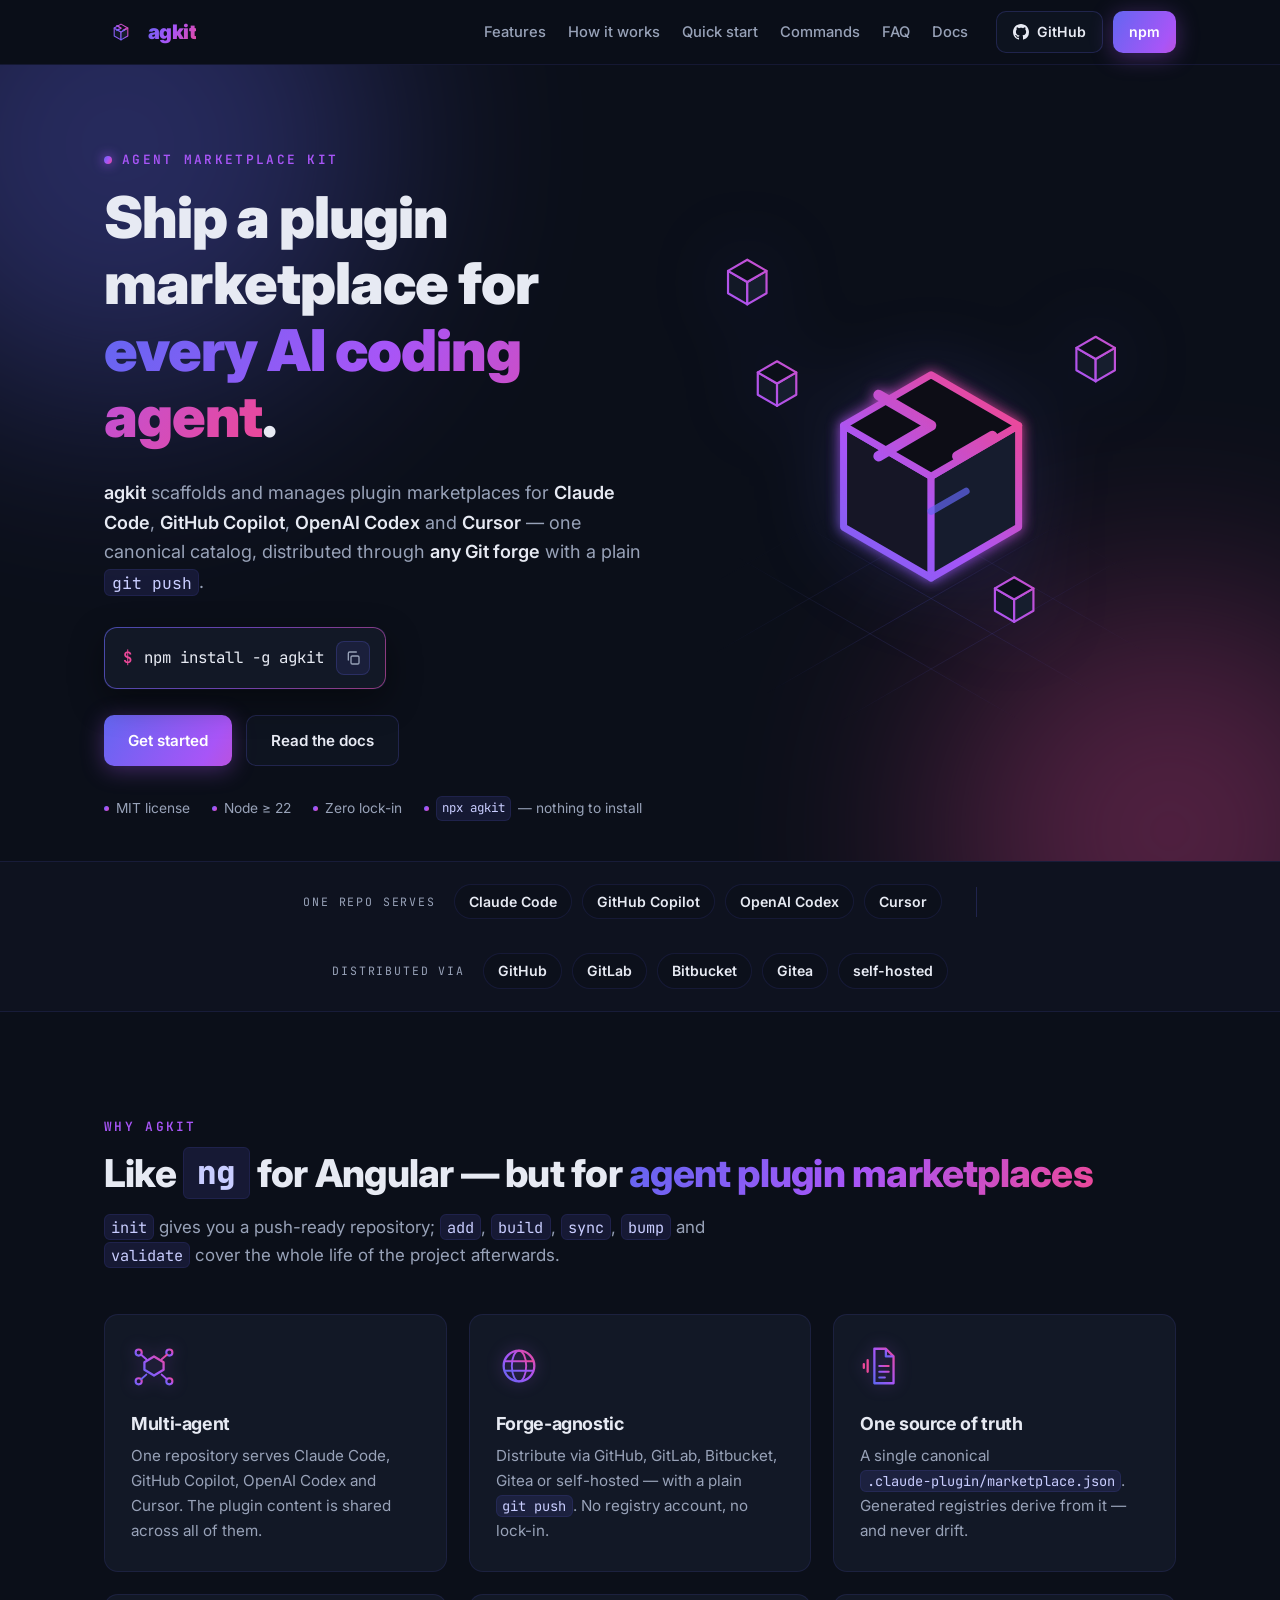
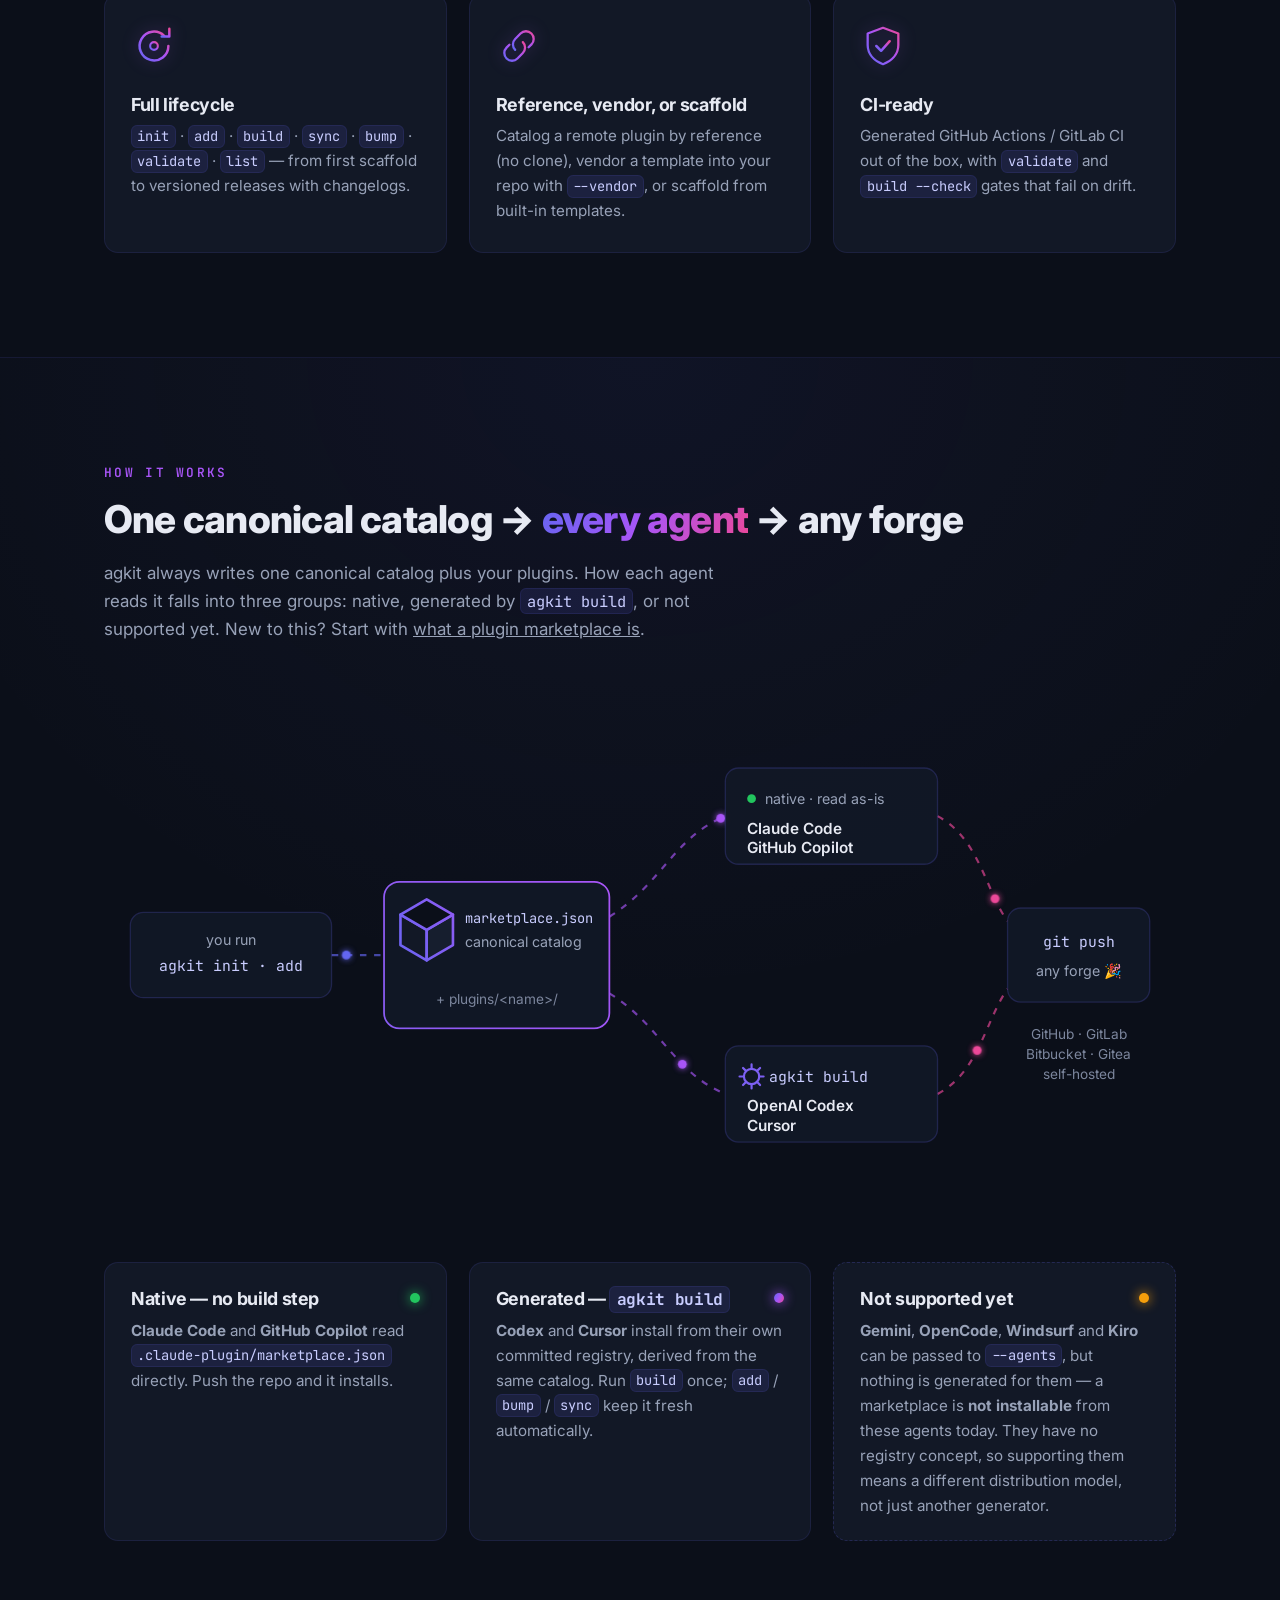
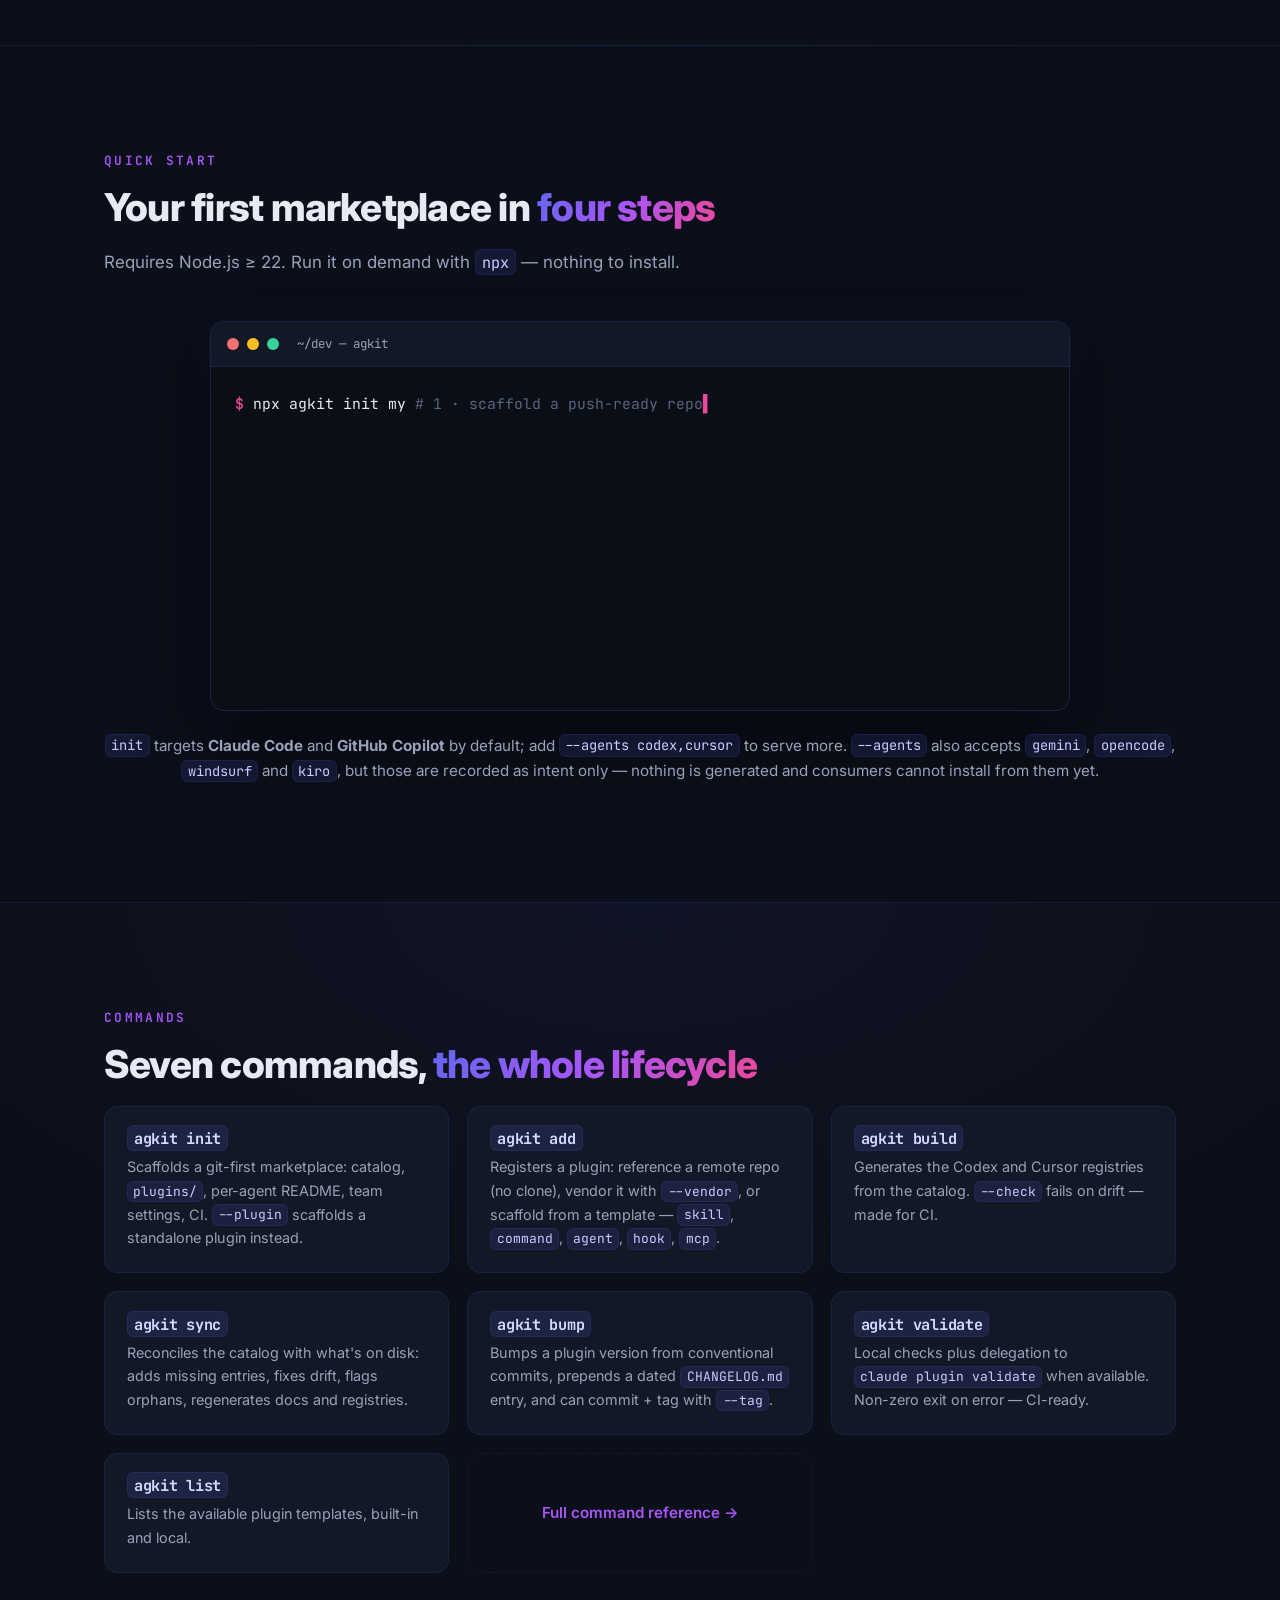
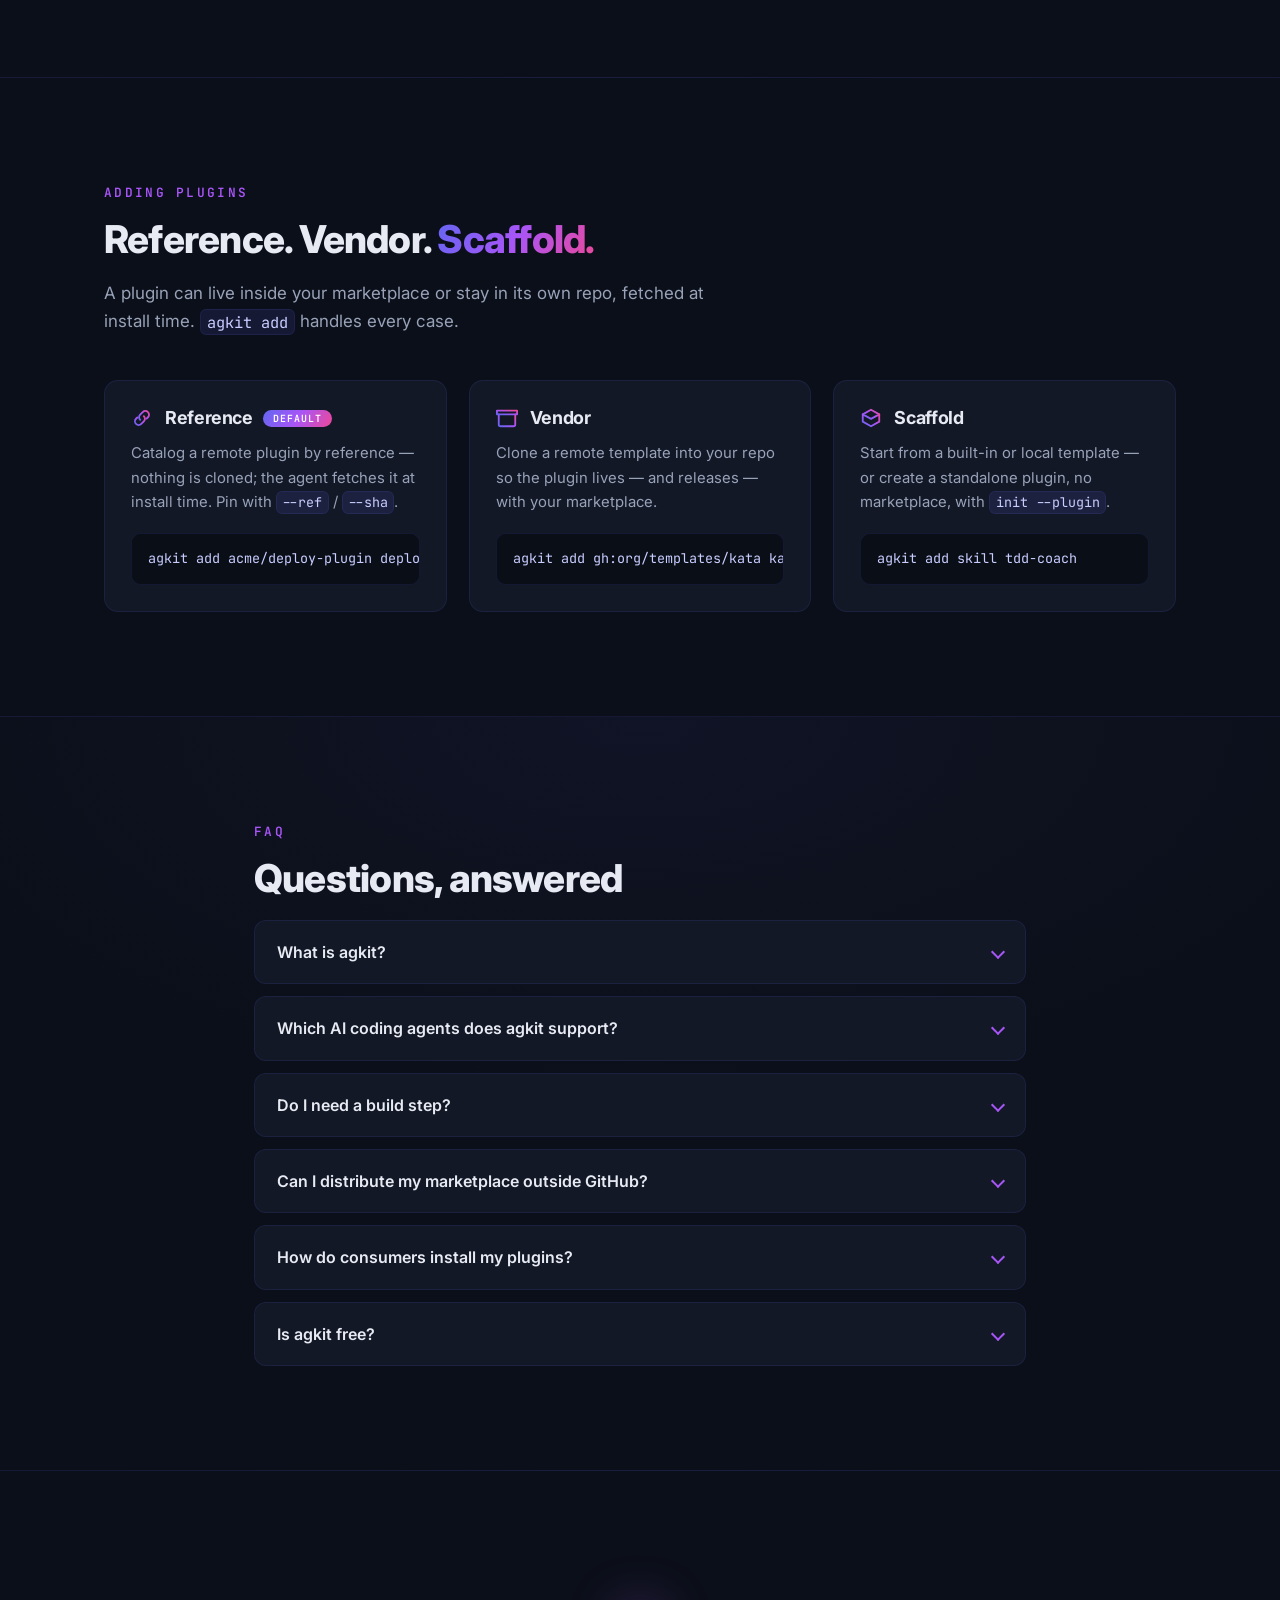
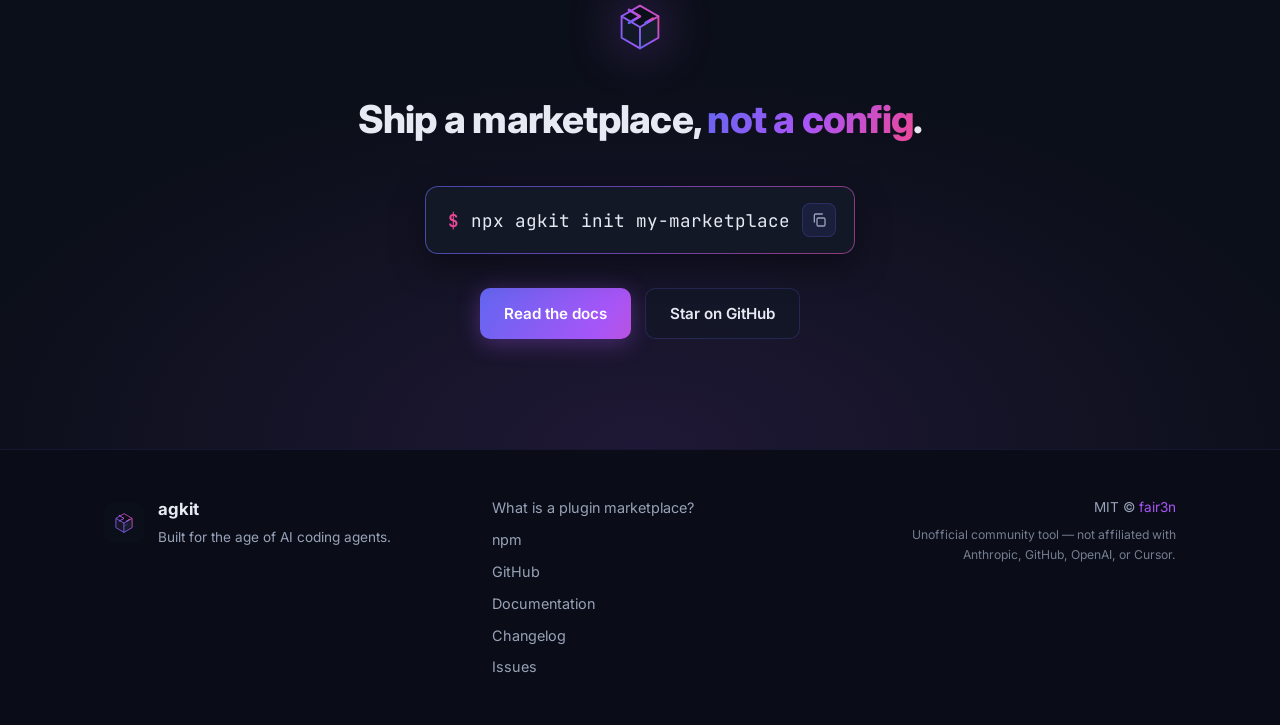
==== commit ed914326: "feat(docs): improve documentation on marketplace and tiers 3 agents" ====
--- a/index.html
+++ b/index.html
@@ -80,7 +80,7 @@
 			{
 				"@type": "Question",
 				"name": "Which AI coding agents does agkit support?",
-				"acceptedAnswer": { "@type": "Answer", "text": "One repository serves Claude Code, GitHub Copilot, OpenAI Codex and Cursor. Claude Code and GitHub Copilot read the canonical catalog natively; for Codex and Cursor, agkit build generates their committed registries from the same catalog." }
+				"acceptedAnswer": { "@type": "Answer", "text": "One repository serves Claude Code, GitHub Copilot, OpenAI Codex and Cursor. Claude Code and GitHub Copilot read the canonical catalog natively; for Codex and Cursor, agkit build generates their committed registries from the same catalog. Gemini, OpenCode, Windsurf and Kiro are accepted by --agents but recorded as intent only — no artifacts are generated, so a marketplace is not installable from these agents yet." }
 			},
 			{
 				"@type": "Question",
@@ -384,7 +384,7 @@
 			<div class="container">
 				<p class="kicker reveal">How it works</p>
 				<h2 class="reveal">One canonical catalog → <span class="grad-text">every agent</span> → any forge</h2>
-				<p class="section-sub reveal">agkit always writes one canonical catalog plus your plugins. How each agent reads it falls into two groups: native, or generated by <code>agkit build</code>.</p>
+				<p class="section-sub reveal">agkit always writes one canonical catalog plus your plugins. How each agent reads it falls into three groups: native, generated by <code>agkit build</code>, or not supported yet. New to this? Start with <a href="/what-is-a-plugin-marketplace/">what a plugin marketplace is</a>.</p>
 
 				<div class="pipeline-wrap reveal">
 					<svg class="pipeline" viewBox="0 0 980 470" role="img" aria-labelledby="pipeline-title">
@@ -486,6 +486,11 @@
 						<span class="duo-dot duo-dot-grad" aria-hidden="true"></span>
 						<h3>Generated — <code>agkit build</code></h3>
 						<p><strong>Codex</strong> and <strong>Cursor</strong> install from their own committed registry, derived from the same catalog. Run <code>build</code> once; <code>add</code> / <code>bump</code> / <code>sync</code> keep it fresh automatically.</p>
+					</article>
+					<article class="duo-card duo-card-muted reveal">
+						<span class="duo-dot duo-dot-amber" aria-hidden="true"></span>
+						<h3>Not supported yet</h3>
+						<p><strong>Gemini</strong>, <strong>OpenCode</strong>, <strong>Windsurf</strong> and <strong>Kiro</strong> can be passed to <code>--agents</code>, but nothing is generated for them — a marketplace is <strong>not installable</strong> from these agents today. They have no registry concept, so supporting them means a different distribution model, not just another generator.</p>
 					</article>
 				</div>
 			</div>
@@ -516,7 +521,7 @@
 					</div>
 				</div>
 
-				<p class="note reveal"><code>init</code> targets <strong>Claude Code</strong> and <strong>GitHub Copilot</strong> by default; add <code>--agents codex,cursor</code> to serve more.</p>
+				<p class="note reveal"><code>init</code> targets <strong>Claude Code</strong> and <strong>GitHub Copilot</strong> by default; add <code>--agents codex,cursor</code> to serve more. <code>--agents</code> also accepts <code>gemini</code>, <code>opencode</code>, <code>windsurf</code> and <code>kiro</code>, but those are recorded as intent only — nothing is generated and consumers cannot install from them yet.</p>
 			</div>
 		</section>
 
@@ -611,7 +616,7 @@
 					</details>
 					<details>
 						<summary>Which AI coding agents does agkit support?<span class="faq-chev" aria-hidden="true"></span></summary>
-						<p>One repository serves <strong>Claude Code</strong>, <strong>GitHub Copilot</strong>, <strong>OpenAI Codex</strong> and <strong>Cursor</strong>. Claude Code and GitHub Copilot read the canonical catalog natively; for Codex and Cursor, <code>agkit build</code> generates their committed registries from the same catalog.</p>
+						<p>One repository serves <strong>Claude Code</strong>, <strong>GitHub Copilot</strong>, <strong>OpenAI Codex</strong> and <strong>Cursor</strong>. Claude Code and GitHub Copilot read the canonical catalog natively; for Codex and Cursor, <code>agkit build</code> generates their committed registries from the same catalog. <strong>Gemini</strong>, <strong>OpenCode</strong>, <strong>Windsurf</strong> and <strong>Kiro</strong> are accepted by <code>--agents</code> but recorded as intent only — no artifacts are generated, so a marketplace is not installable from these agents yet.</p>
 					</details>
 					<details>
 						<summary>Do I need a build step?<span class="faq-chev" aria-hidden="true"></span></summary>
@@ -672,6 +677,7 @@
 				</div>
 			</div>
 			<nav class="footer-links" aria-label="Footer">
+				<a href="/what-is-a-plugin-marketplace/">What is a plugin marketplace?</a>
 				<a href="https://www.npmjs.com/package/agkit" target="_blank" rel="noopener">npm</a>
 				<a href="https://github.com/AGent-marketplace-KIT/cli" target="_blank" rel="noopener">GitHub</a>
 				<a href="https://agent-marketplace-kit.gitbook.io/agkit-docs" target="_blank" rel="noopener">Documentation</a>
--- a/assets/style.css
+++ b/assets/style.css
@@ -636,9 +636,68 @@
 }
 .duo-dot-green { background: #22c55e; box-shadow: 0 0 12px #22c55e; }
 .duo-dot-grad { background: var(--grad); box-shadow: 0 0 12px var(--purple); }
+.duo-dot-amber { background: #f59e0b; box-shadow: 0 0 12px #f59e0b; }
+
+.duo-card-muted { border-style: dashed; border-color: var(--line); }
 
 .duo-card h3 { margin-bottom: 8px; padding-right: 30px; }
 .duo-card p { color: var(--muted); margin: 0; font-size: 0.95rem; }
+
+/* ---------- Article / prose pages ---------- */
+.prose p { color: #c3cadb; margin: 0 0 18px; }
+.prose p:last-child { margin-bottom: 0; }
+.prose strong { color: var(--text); }
+.prose a {
+	color: #a9b1ff;
+	text-decoration: underline;
+	text-underline-offset: 3px;
+	text-decoration-color: rgba(99, 102, 241, 0.5);
+}
+.prose a:hover { color: #fff; text-decoration-color: var(--purple); }
+.prose .note { text-align: left; }
+.prose .duo { margin: 26px 0; }
+
+.crumbs {
+	font-family: var(--font-mono);
+	font-size: 0.8rem;
+	color: var(--muted);
+	margin-bottom: 18px;
+}
+.crumbs a { color: var(--muted); text-decoration: none; }
+.crumbs a:hover { color: var(--text); }
+.crumbs span[aria-hidden] { margin: 0 8px; opacity: 0.5; }
+
+.lede { font-size: 1.18rem; color: var(--text) !important; margin: 0 0 24px; }
+
+.prose-table-wrap {
+	overflow-x: auto;
+	margin: 0 0 22px;
+	border: 1px solid var(--line-soft);
+	border-radius: var(--radius);
+}
+.prose-table {
+	border-collapse: collapse;
+	width: 100%;
+	min-width: 560px;
+	font-size: 0.93rem;
+}
+.prose-table th,
+.prose-table td {
+	text-align: left;
+	padding: 12px 16px;
+	border-bottom: 1px solid var(--line-soft);
+	vertical-align: top;
+}
+.prose-table thead th {
+	background: var(--panel);
+	color: var(--text);
+	font-weight: 700;
+	white-space: nowrap;
+}
+.prose-table td { color: var(--muted); }
+.prose-table tbody tr:last-child td { border-bottom: none; }
+
+.cta-row { display: flex; flex-wrap: wrap; gap: 12px; margin-top: 26px; }
 
 /* ---------- Terminal ---------- */
 
@@ -805,6 +864,8 @@
 	padding: 0;
 	color: #c9cdff;
 	font-size: 0.84rem;
+	/* The global `code` rule sets nowrap, which would collapse newlines in multi-line blocks. */
+	white-space: pre;
 }
 
 /* ---------- FAQ ---------- */
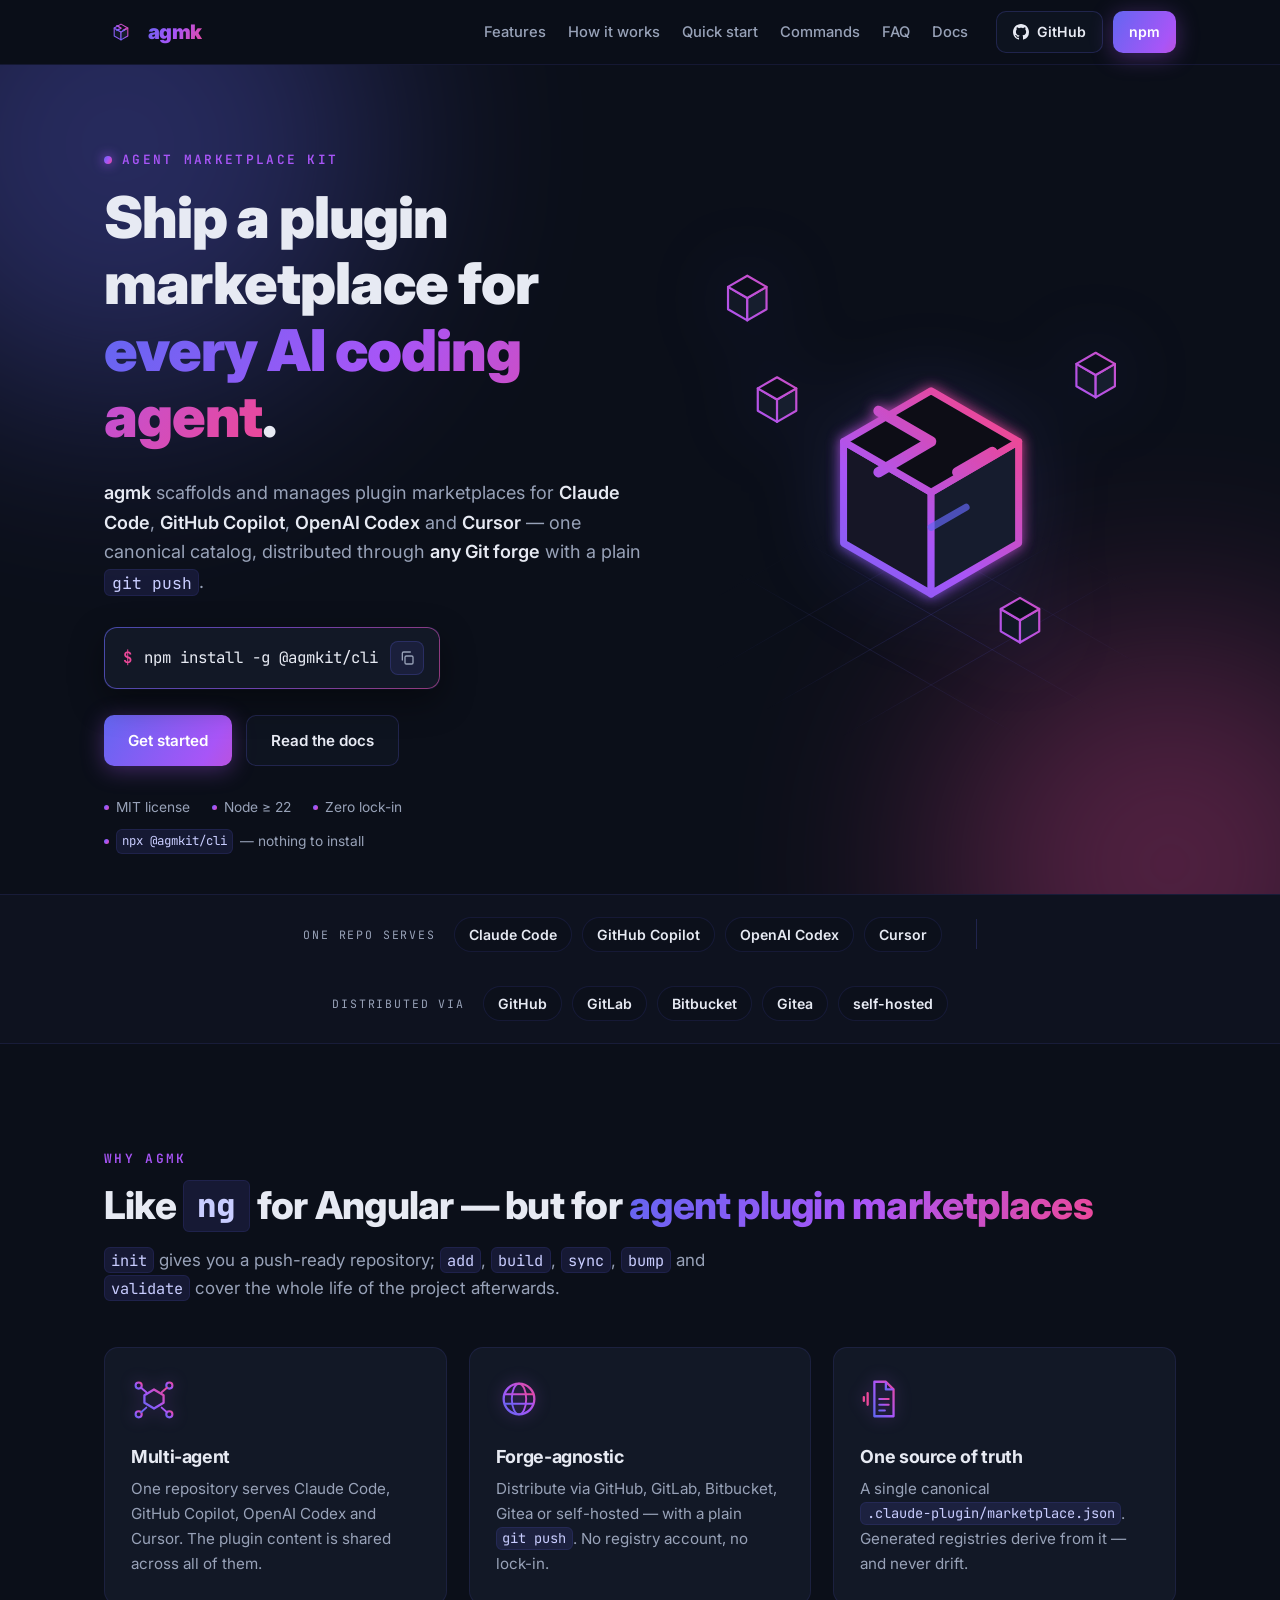
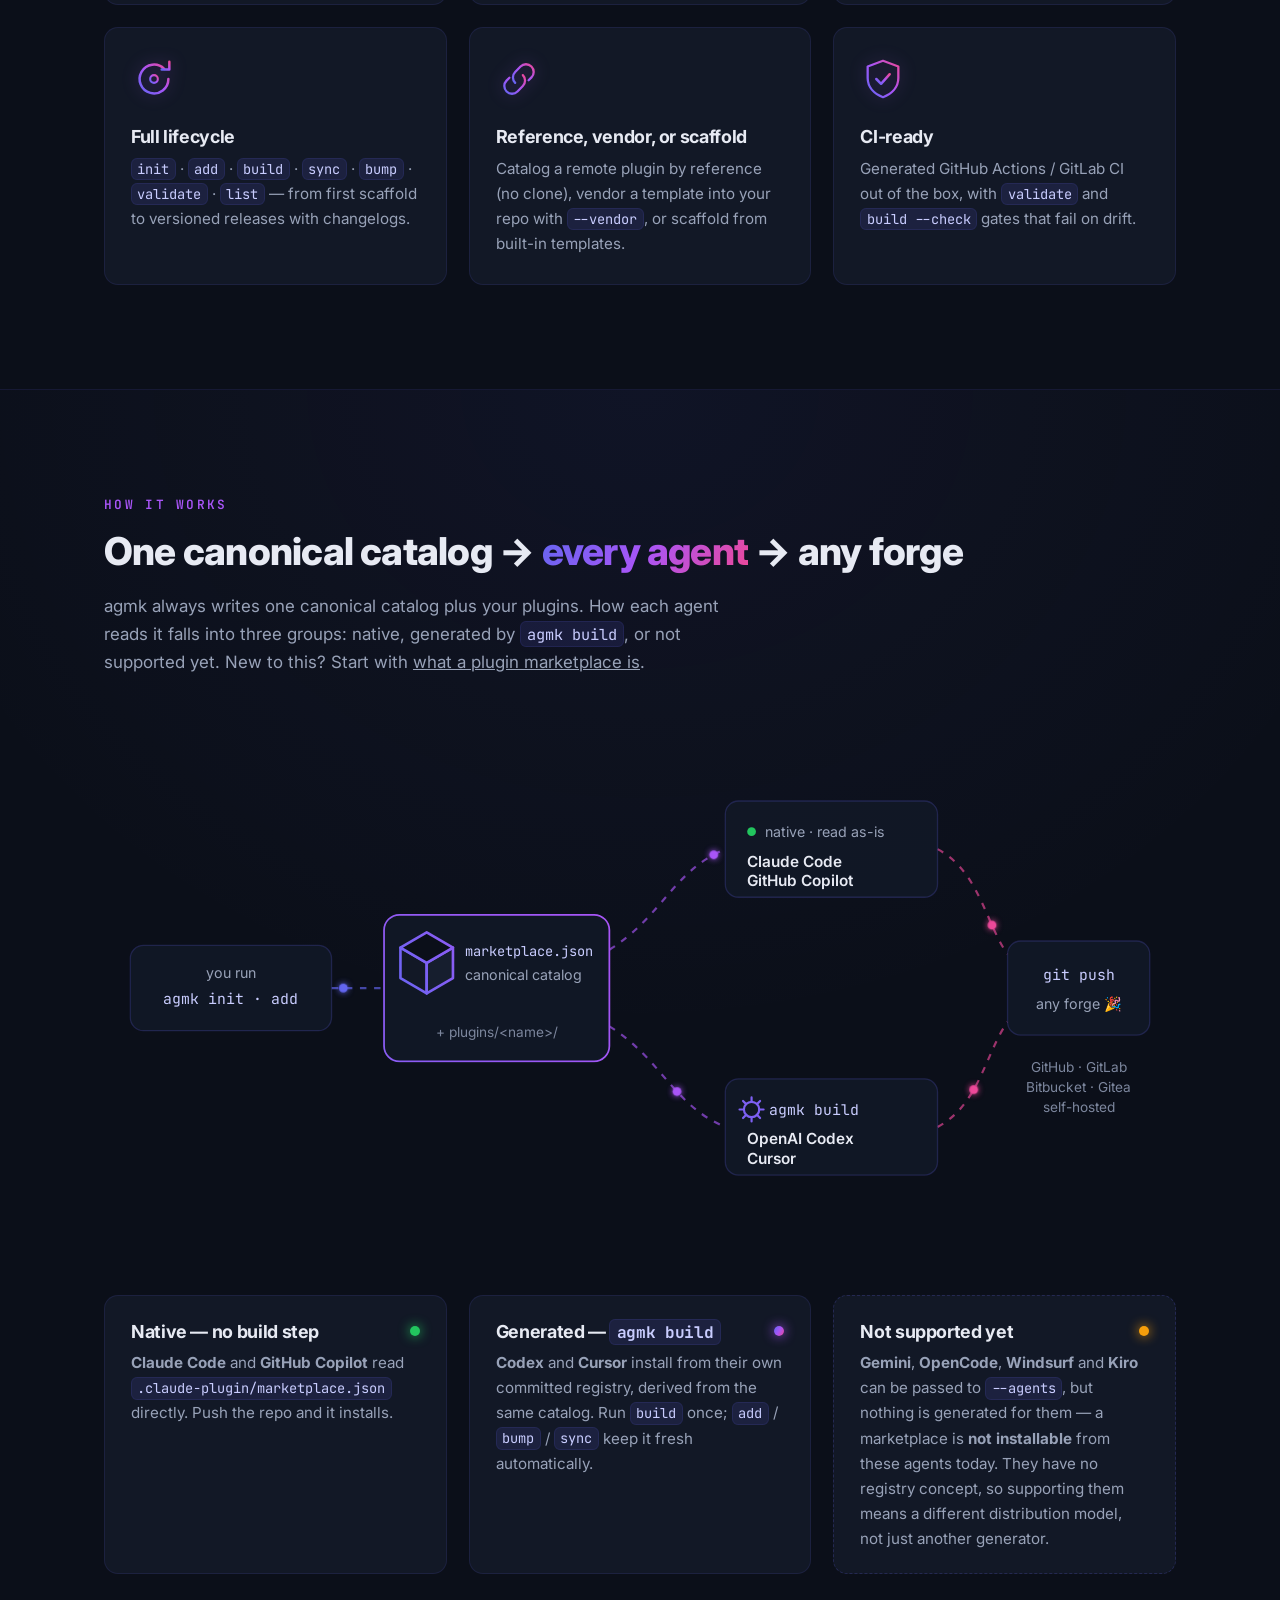
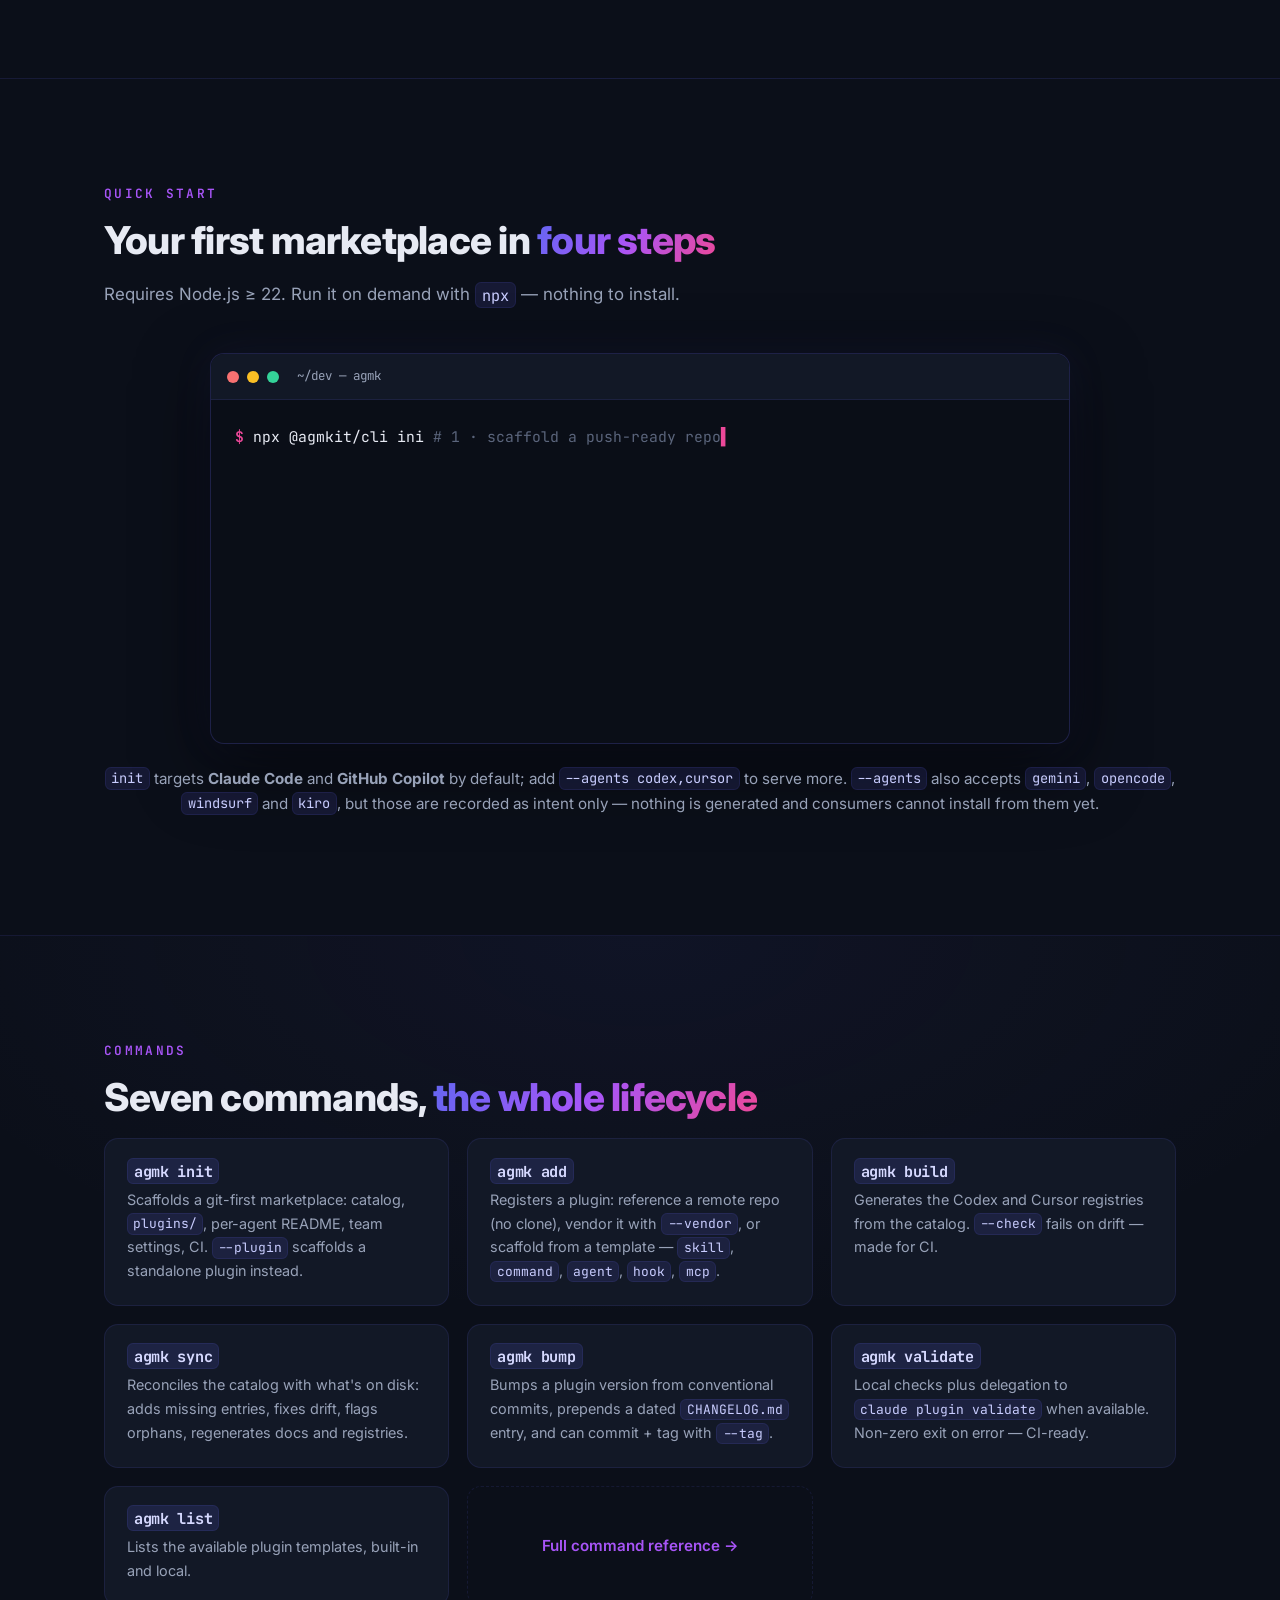
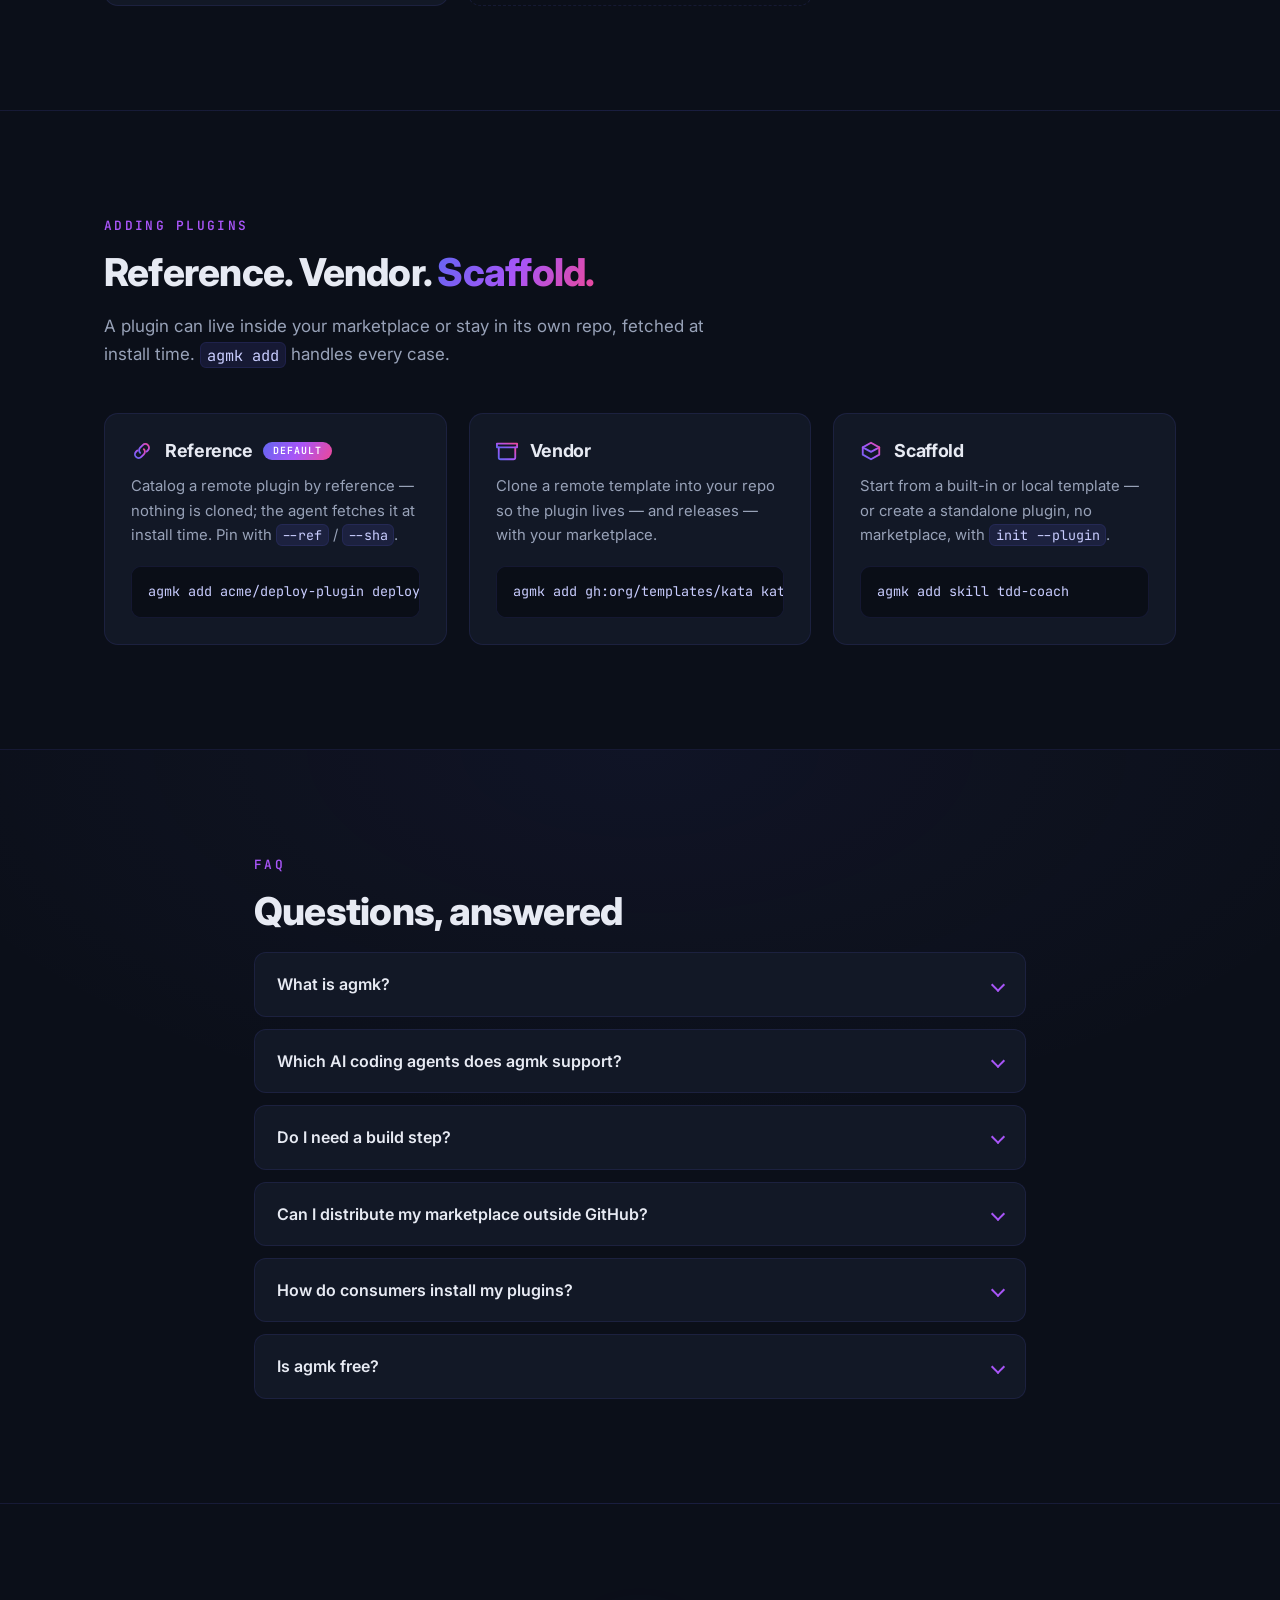
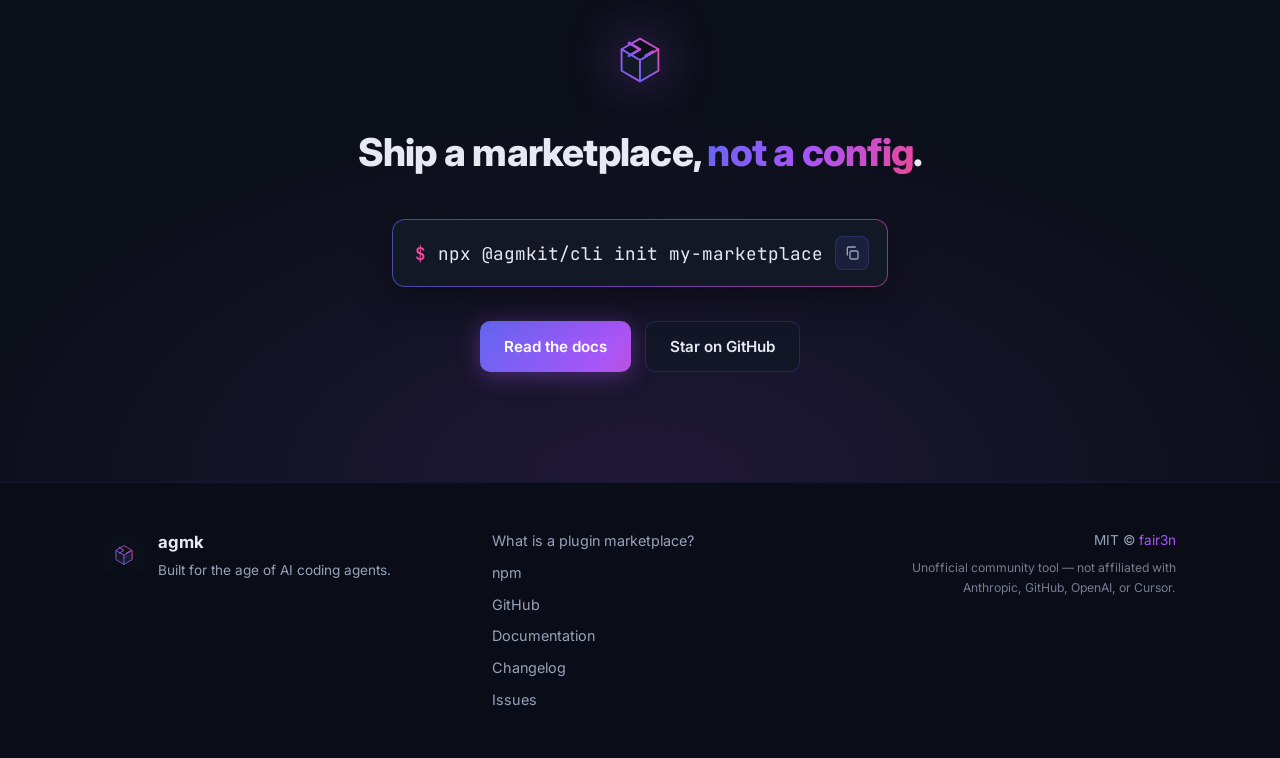
==== commit b77073cd: "chore: change to scoped package" ====
--- a/index.html
+++ b/index.html
@@ -5,33 +5,33 @@
 	<meta name="viewport" content="width=device-width, initial-scale=1" />
 
 	<!-- Primary SEO -->
-	<title>agkit — Plugin Marketplace CLI for Claude Code, Copilot, Codex &amp; Cursor</title>
+	<title>agmk — Plugin Marketplace CLI for Claude Code, Copilot, Codex &amp; Cursor</title>
 	<meta name="description" content="Scaffold and manage AI agent plugin marketplaces from one canonical catalog. One repo serves Claude Code, GitHub Copilot, OpenAI Codex and Cursor — distributed via GitHub, GitLab, Bitbucket, Gitea or any self-hosted Git forge." />
 	<link rel="canonical" href="https://agent-marketplace-kit.github.io/" />
 	<meta name="author" content="fair3n" />
-	<meta name="keywords" content="agkit, plugin marketplace, claude code plugins, claude code marketplace, github copilot plugins, openai codex plugins, cursor plugins, AI coding agents, CLI, scaffold, npm" />
+	<meta name="keywords" content="agmk, plugin marketplace, claude code plugins, claude code marketplace, github copilot plugins, openai codex plugins, cursor plugins, AI coding agents, CLI, scaffold, npm" />
 	<meta name="theme-color" content="#0B0F19" />
 	<meta name="color-scheme" content="dark" />
 
 	<!-- Open Graph -->
 	<meta property="og:type" content="website" />
-	<meta property="og:site_name" content="agkit" />
-	<meta property="og:title" content="agkit — Plugin Marketplace CLI for AI Coding Agents" />
+	<meta property="og:site_name" content="agmk" />
+	<meta property="og:title" content="agmk — Plugin Marketplace CLI for AI Coding Agents" />
 	<meta property="og:description" content="One canonical catalog → every AI coding agent → any Git forge. Scaffold plugin marketplaces for Claude Code, GitHub Copilot, OpenAI Codex &amp; Cursor." />
 	<meta property="og:url" content="https://agent-marketplace-kit.github.io/" />
 	<meta property="og:image" content="https://agent-marketplace-kit.github.io/assets/og.png" />
 	<meta property="og:image:width" content="1200" />
 	<meta property="og:image:height" content="630" />
-	<meta property="og:image:alt" content="agkit — the isometric monolith logo with the tagline: one canonical catalog, every AI coding agent, any Git forge" />
+	<meta property="og:image:alt" content="agmk — the isometric monolith logo with the tagline: one canonical catalog, every AI coding agent, any Git forge" />
 
 	<!-- Twitter -->
 	<meta name="twitter:card" content="summary_large_image" />
-	<meta name="twitter:title" content="agkit — Plugin Marketplace CLI for AI Coding Agents" />
-	<meta name="twitter:description" content="One canonical catalog → every AI coding agent → any Git forge. npm install -g agkit" />
+	<meta name="twitter:title" content="agmk — Plugin Marketplace CLI for AI Coding Agents" />
+	<meta name="twitter:description" content="One canonical catalog → every AI coding agent → any Git forge. npm install -g @agmkit/cli" />
 	<meta name="twitter:image" content="https://agent-marketplace-kit.github.io/assets/og.png" />
 
 	<!-- Icons -->
-	<link rel="icon" type="image/svg+xml" href="assets/agkit.svg" />
+	<link rel="icon" type="image/svg+xml" href="assets/agmk.svg" />
 	<link rel="apple-touch-icon" href="assets/apple-touch-icon.png" />
 
 	<!-- Fonts -->
@@ -46,12 +46,12 @@
 	{
 		"@context": "https://schema.org",
 		"@type": "SoftwareApplication",
-		"name": "agkit",
-		"alternateName": "AGent marketplace KIT",
+		"name": "agmk",
+		"alternateName": "AGent Marketplace Kit",
 		"description": "CLI to scaffold and manage plugin marketplaces for AI coding agents (Claude Code, GitHub Copilot, OpenAI Codex, Cursor), distributed via any Git host.",
 		"url": "https://agent-marketplace-kit.github.io/",
-		"downloadUrl": "https://www.npmjs.com/package/agkit",
-		"installUrl": "https://www.npmjs.com/package/agkit",
+		"downloadUrl": "https://www.npmjs.com/package/@agmkit/cli",
+		"installUrl": "https://www.npmjs.com/package/@agmkit/cli",
 		"softwareVersion": "0.9.2",
 		"operatingSystem": "Windows, macOS, Linux",
 		"applicationCategory": "DeveloperApplication",
@@ -60,8 +60,8 @@
 		"author": { "@type": "Person", "name": "fair3n" },
 		"sameAs": [
 			"https://github.com/AGent-marketplace-KIT/cli",
-			"https://www.npmjs.com/package/agkit",
-			"https://agent-marketplace-kit.gitbook.io/agkit-docs"
+			"https://www.npmjs.com/package/@agmkit/cli",
+			"https://agent-marketplace-kit.gitbook.io/agmk-docs"
 		]
 	}
 	</script>
@@ -74,23 +74,23 @@
 		"mainEntity": [
 			{
 				"@type": "Question",
-				"name": "What is agkit?",
-				"acceptedAnswer": { "@type": "Answer", "text": "agkit is an open-source CLI (npm package) that scaffolds and manages plugin marketplaces for AI coding agents. Think ng for Angular, but for agent plugin marketplaces: init gives you a push-ready repository, and add, build, sync, bump and validate cover the whole life of the project afterwards." }
+				"name": "What is agmk?",
+				"acceptedAnswer": { "@type": "Answer", "text": "agmk is an open-source CLI (npm package) that scaffolds and manages plugin marketplaces for AI coding agents. Think ng for Angular, but for agent plugin marketplaces: init gives you a push-ready repository, and add, build, sync, bump and validate cover the whole life of the project afterwards." }
 			},
 			{
 				"@type": "Question",
-				"name": "Which AI coding agents does agkit support?",
-				"acceptedAnswer": { "@type": "Answer", "text": "One repository serves Claude Code, GitHub Copilot, OpenAI Codex and Cursor. Claude Code and GitHub Copilot read the canonical catalog natively; for Codex and Cursor, agkit build generates their committed registries from the same catalog. Gemini, OpenCode, Windsurf and Kiro are accepted by --agents but recorded as intent only — no artifacts are generated, so a marketplace is not installable from these agents yet." }
+				"name": "Which AI coding agents does agmk support?",
+				"acceptedAnswer": { "@type": "Answer", "text": "One repository serves Claude Code, GitHub Copilot, OpenAI Codex and Cursor. Claude Code and GitHub Copilot read the canonical catalog natively; for Codex and Cursor, agmk build generates their committed registries from the same catalog. Gemini, OpenCode, Windsurf and Kiro are accepted by --agents but recorded as intent only — no artifacts are generated, so a marketplace is not installable from these agents yet." }
 			},
 			{
 				"@type": "Question",
 				"name": "Do I need a build step?",
-				"acceptedAnswer": { "@type": "Answer", "text": "Not for Claude Code or GitHub Copilot — they read .claude-plugin/marketplace.json as-is. For OpenAI Codex and Cursor, run agkit build once; after that, add, bump and sync keep the generated registries fresh automatically." }
+				"acceptedAnswer": { "@type": "Answer", "text": "Not for Claude Code or GitHub Copilot — they read .claude-plugin/marketplace.json as-is. For OpenAI Codex and Cursor, run agmk build once; after that, add, bump and sync keep the generated registries fresh automatically." }
 			},
 			{
 				"@type": "Question",
 				"name": "Can I distribute my marketplace outside GitHub?",
-				"acceptedAnswer": { "@type": "Answer", "text": "Yes. agkit is forge-agnostic by design: distribute via GitHub, GitLab, Bitbucket, Gitea or any self-hosted Git forge with a plain git push. On github.com it uses the owner/repo shorthand; everywhere else it emits the git URL form, which every supported agent accepts." }
+				"acceptedAnswer": { "@type": "Answer", "text": "Yes. agmk is forge-agnostic by design: distribute via GitHub, GitLab, Bitbucket, Gitea or any self-hosted Git forge with a plain git push. On github.com it uses the owner/repo shorthand; everywhere else it emits the git URL form, which every supported agent accepts." }
 			},
 			{
 				"@type": "Question",
@@ -99,8 +99,8 @@
 			},
 			{
 				"@type": "Question",
-				"name": "Is agkit free?",
-				"acceptedAnswer": { "@type": "Answer", "text": "Yes — agkit is MIT-licensed and free to use. It requires Node.js 22 or newer, and you can run it without installing via npx agkit. It is an unofficial community tool, not affiliated with Anthropic, GitHub, OpenAI or Cursor." }
+				"name": "Is agmk free?",
+				"acceptedAnswer": { "@type": "Answer", "text": "Yes — agmk is MIT-licensed and free to use. It requires Node.js 22 or newer, and you can run it without installing via npx @agmkit/cli. It is an unofficial community tool, not affiliated with Anthropic, GitHub, OpenAI or Cursor." }
 			}
 		]
 	}
@@ -126,7 +126,7 @@
 
 	<header class="nav" id="top">
 		<div class="container nav-inner">
-			<a class="brand" href="#top" aria-label="agkit — home">
+			<a class="brand" href="#top" aria-label="agmk — home">
 				<svg class="brand-mark" viewBox="0 0 500 500" aria-hidden="true" focusable="false">
 					<g transform="translate(250, 250)">
 						<path d="M 0 0 L -100 -58 L -100 58 L 0 116 Z" fill="#121826" stroke="url(#g-brand)" stroke-width="16" stroke-linejoin="round" />
@@ -136,7 +136,7 @@
 						<line x1="30" y1="-23" x2="70" y2="-46" stroke="url(#g-brand)" stroke-width="22" stroke-linecap="round" />
 					</g>
 				</svg>
-				<span class="brand-name">agkit</span>
+				<span class="brand-name">agmk</span>
 			</a>
 			<nav class="nav-links" aria-label="Main navigation">
 				<a href="#features">Features</a>
@@ -144,14 +144,14 @@
 				<a href="#quickstart">Quick start</a>
 				<a href="#commands">Commands</a>
 				<a href="#faq">FAQ</a>
-				<a href="https://agent-marketplace-kit.gitbook.io/agkit-docs" target="_blank" rel="noopener">Docs</a>
+				<a href="https://agent-marketplace-kit.gitbook.io/agmk-docs" target="_blank" rel="noopener">Docs</a>
 			</nav>
 			<div class="nav-cta">
-				<a class="btn btn-ghost btn-sm" href="https://github.com/AGent-marketplace-KIT/cli" target="_blank" rel="noopener" aria-label="agkit on GitHub">
+				<a class="btn btn-ghost btn-sm" href="https://github.com/AGent-marketplace-KIT/cli" target="_blank" rel="noopener" aria-label="agmk on GitHub">
 					<svg viewBox="0 0 16 16" width="16" height="16" aria-hidden="true"><path fill="currentColor" d="M8 0C3.58 0 0 3.58 0 8c0 3.54 2.29 6.53 5.47 7.59.4.07.55-.17.55-.38 0-.19-.01-.82-.01-1.49-2.01.37-2.53-.49-2.69-.94-.09-.23-.48-.94-.82-1.13-.28-.15-.68-.52-.01-.53.63-.01 1.08.58 1.23.82.72 1.21 1.87.87 2.33.66.07-.52.28-.87.51-1.07-1.78-.2-3.64-.89-3.64-3.95 0-.87.31-1.59.82-2.15-.08-.2-.36-1.02.08-2.12 0 0 .67-.21 2.2.82.64-.18 1.32-.27 2-.27s1.36.09 2 .27c1.53-1.04 2.2-.82 2.2-.82.44 1.1.16 1.92.08 2.12.51.56.82 1.27.82 2.15 0 3.07-1.87 3.75-3.65 3.95.29.25.54.73.54 1.48 0 1.07-.01 1.93-.01 2.2 0 .21.15.46.55.38A8.01 8.01 0 0 0 16 8c0-4.42-3.58-8-8-8Z"/></svg>
 					GitHub
 				</a>
-				<a class="btn btn-primary btn-sm" href="https://www.npmjs.com/package/agkit" target="_blank" rel="noopener">npm</a>
+				<a class="btn btn-primary btn-sm" href="https://www.npmjs.com/package/@agmkit/cli" target="_blank" rel="noopener">npm</a>
 			</div>
 		</div>
 	</header>
@@ -164,10 +164,10 @@
 			<div class="hero-glow hero-glow-b" aria-hidden="true"></div>
 			<div class="container hero-inner">
 				<div class="hero-copy">
-					<p class="kicker"><span class="kicker-dot" aria-hidden="true"></span> AGent marketplace KIT</p>
+					<p class="kicker"><span class="kicker-dot" aria-hidden="true"></span> AGent Marketplace Kit</p>
 					<h1>Ship a plugin marketplace for <span class="grad-text">every AI coding agent</span>.</h1>
 					<p class="hero-sub">
-						<strong>agkit</strong> scaffolds and manages plugin marketplaces for
+						<strong>agmk</strong> scaffolds and manages plugin marketplaces for
 						<strong>Claude Code</strong>, <strong>GitHub Copilot</strong>, <strong>OpenAI Codex</strong>
 						and <strong>Cursor</strong> — one canonical catalog, distributed through
 						<strong>any Git forge</strong> with a plain <code>git push</code>.
@@ -175,8 +175,8 @@
 
 					<div class="install-box" role="group" aria-label="Install command">
 						<span class="install-prompt" aria-hidden="true">$</span>
-						<code id="install-cmd">npm install -g agkit</code>
-						<button class="copy-btn" type="button" data-copy="npm install -g agkit" aria-label="Copy install command">
+						<code id="install-cmd">npm install -g @agmkit/cli</code>
+						<button class="copy-btn" type="button" data-copy="npm install -g @agmkit/cli" aria-label="Copy install command">
 							<svg class="ic-copy" viewBox="0 0 24 24" width="16" height="16" fill="none" stroke="currentColor" stroke-width="2" stroke-linecap="round" stroke-linejoin="round" aria-hidden="true"><rect x="9" y="9" width="12" height="12" rx="2"/><path d="M5 15V5a2 2 0 0 1 2-2h10"/></svg>
 							<svg class="ic-check" viewBox="0 0 24 24" width="16" height="16" fill="none" stroke="currentColor" stroke-width="2.5" stroke-linecap="round" stroke-linejoin="round" aria-hidden="true"><path d="M20 6 9 17l-5-5"/></svg>
 						</button>
@@ -184,21 +184,21 @@
 
 					<div class="hero-actions">
 						<a class="btn btn-primary" href="#quickstart">Get started</a>
-						<a class="btn btn-ghost" href="https://agent-marketplace-kit.gitbook.io/agkit-docs" target="_blank" rel="noopener">Read the docs</a>
+						<a class="btn btn-ghost" href="https://agent-marketplace-kit.gitbook.io/agmk-docs" target="_blank" rel="noopener">Read the docs</a>
 					</div>
 
 					<ul class="hero-badges" aria-label="Project facts">
 						<li>MIT license</li>
 						<li>Node ≥ 22</li>
 						<li>Zero lock-in</li>
-						<li><code>npx agkit</code> — nothing to install</li>
+						<li><code>npx @agmkit/cli</code> — nothing to install</li>
 					</ul>
 				</div>
 
 				<!-- Animated monolith illustration -->
 				<div class="hero-art" aria-hidden="false">
 					<svg class="monolith" viewBox="0 0 560 640" role="img" aria-labelledby="monolith-title">
-						<title id="monolith-title">The agkit monolith — an isometric cube engraved with a terminal chevron and cursor, plugin modules docking into its connection slot</title>
+						<title id="monolith-title">The agmk monolith — an isometric cube engraved with a terminal chevron and cursor, plugin modules docking into its connection slot</title>
 						<defs>
 							<linearGradient id="heroGrad" gradientUnits="userSpaceOnUse" x1="180" y1="430" x2="380" y2="190">
 								<stop offset="0" stop-color="#6366f1" />
@@ -309,7 +309,7 @@
 		<!-- =========================== FEATURES =========================== -->
 		<section id="features" class="section">
 			<div class="container">
-				<p class="kicker reveal">Why agkit</p>
+				<p class="kicker reveal">Why agmk</p>
 				<h2 class="reveal">Like <code>ng</code> for Angular — but for <span class="grad-text">agent plugin marketplaces</span></h2>
 				<p class="section-sub reveal"><code>init</code> gives you a push-ready repository; <code>add</code>, <code>build</code>, <code>sync</code>, <code>bump</code> and <code>validate</code> cover the whole life of the project afterwards.</p>
 
@@ -384,11 +384,11 @@
 			<div class="container">
 				<p class="kicker reveal">How it works</p>
 				<h2 class="reveal">One canonical catalog → <span class="grad-text">every agent</span> → any forge</h2>
-				<p class="section-sub reveal">agkit always writes one canonical catalog plus your plugins. How each agent reads it falls into three groups: native, generated by <code>agkit build</code>, or not supported yet. New to this? Start with <a href="/what-is-a-plugin-marketplace/">what a plugin marketplace is</a>.</p>
+				<p class="section-sub reveal">agmk always writes one canonical catalog plus your plugins. How each agent reads it falls into three groups: native, generated by <code>agmk build</code>, or not supported yet. New to this? Start with <a href="/what-is-a-plugin-marketplace/">what a plugin marketplace is</a>.</p>
 
 				<div class="pipeline-wrap reveal">
 					<svg class="pipeline" viewBox="0 0 980 470" role="img" aria-labelledby="pipeline-title">
-						<title id="pipeline-title">Diagram: agkit commands write a canonical catalog. Claude Code and GitHub Copilot read it natively; agkit build generates registries for OpenAI Codex and Cursor. Everything ships with git push to any forge, where consumers install the plugins.</title>
+						<title id="pipeline-title">Diagram: agmk commands write a canonical catalog. Claude Code and GitHub Copilot read it natively; agmk build generates registries for OpenAI Codex and Cursor. Everything ships with git push to any forge, where consumers install the plugins.</title>
 						<defs>
 							<linearGradient id="pipeGrad" gradientUnits="userSpaceOnUse" x1="0" y1="470" x2="980" y2="0">
 								<stop offset="0" stop-color="#6366f1" />
@@ -423,7 +423,7 @@
 						<g class="pipe-node">
 							<rect x="24" y="196" width="184" height="78" rx="12" />
 							<text x="116" y="226" class="pipe-t-label" text-anchor="middle">you run</text>
-							<text x="116" y="250" class="pipe-t-mono" text-anchor="middle">agkit init · add</text>
+							<text x="116" y="250" class="pipe-t-mono" text-anchor="middle">agmk init · add</text>
 						</g>
 
 						<!-- Node: canonical catalog -->
@@ -457,7 +457,7 @@
 									<path d="M 0 -11 L 0 -7 M 0 7 L 0 11 M -11 0 L -7 0 M 7 0 L 11 0 M -7.8 -7.8 L -4.9 -4.9 M 4.9 4.9 L 7.8 7.8 M 7.8 -7.8 L 4.9 -4.9 M -4.9 4.9 L -7.8 7.8" stroke="url(#pipeGrad)" stroke-width="2" stroke-linecap="round" />
 								</g>
 							</g>
-							<text x="608" y="351" class="pipe-t-mono">agkit build</text>
+							<text x="608" y="351" class="pipe-t-mono">agmk build</text>
 							<text x="588" y="378" class="pipe-t-strong">OpenAI Codex</text>
 							<text x="588" y="396" class="pipe-t-strong">Cursor</text>
 						</g>
@@ -484,7 +484,7 @@
 					</article>
 					<article class="duo-card reveal">
 						<span class="duo-dot duo-dot-grad" aria-hidden="true"></span>
-						<h3>Generated — <code>agkit build</code></h3>
+						<h3>Generated — <code>agmk build</code></h3>
 						<p><strong>Codex</strong> and <strong>Cursor</strong> install from their own committed registry, derived from the same catalog. Run <code>build</code> once; <code>add</code> / <code>bump</code> / <code>sync</code> keep it fresh automatically.</p>
 					</article>
 					<article class="duo-card duo-card-muted reveal">
@@ -503,17 +503,17 @@
 				<h2 class="reveal">Your first marketplace in <span class="grad-text">four steps</span></h2>
 				<p class="section-sub reveal">Requires Node.js ≥ 22. Run it on demand with <code>npx</code> — nothing to install.</p>
 
-				<div class="terminal reveal" role="img" aria-label="Terminal session: npx agkit init my-marketplace, agkit add skill tdd-coach, agkit validate, then git push to distribute">
+				<div class="terminal reveal" role="img" aria-label="Terminal session: npx @agmkit/cli init my-marketplace, agmk add skill tdd-coach, agmk validate, then git push to distribute">
 					<div class="terminal-bar" aria-hidden="true">
 						<span class="tl tl-r"></span><span class="tl tl-y"></span><span class="tl tl-g"></span>
-						<span class="terminal-title">~/dev — agkit</span>
+						<span class="terminal-title">~/dev — agmk</span>
 					</div>
 					<div class="terminal-body" id="term">
-						<div class="tline" data-type="cmd"><span class="tp">$</span> <span class="tc">npx agkit init my-marketplace</span> <span class="tcm"># 1 · scaffold a push-ready repo</span></div>
+						<div class="tline" data-type="cmd"><span class="tp">$</span> <span class="tc">npx @agmkit/cli init my-marketplace</span> <span class="tcm"># 1 · scaffold a push-ready repo</span></div>
 						<div class="tline" data-type="out">◆ marketplace.json · plugins/ · AGENTS.md · CI — ready to push</div>
-						<div class="tline" data-type="cmd"><span class="tp">$</span> <span class="tc">cd my-marketplace &amp;&amp; agkit add skill tdd-coach</span> <span class="tcm"># 2 · add a plugin</span></div>
+						<div class="tline" data-type="cmd"><span class="tp">$</span> <span class="tc">cd my-marketplace &amp;&amp; agmk add skill tdd-coach</span> <span class="tcm"># 2 · add a plugin</span></div>
 						<div class="tline" data-type="out">◆ plugins/tdd-coach scaffolded · catalog + README updated</div>
-						<div class="tline" data-type="cmd"><span class="tp">$</span> <span class="tc">agkit validate</span> <span class="tcm"># 3 · check the catalog</span></div>
+						<div class="tline" data-type="cmd"><span class="tp">$</span> <span class="tc">agmk validate</span> <span class="tcm"># 3 · check the catalog</span></div>
 						<div class="tline" data-type="out">✔ catalog valid — 1 plugin, 0 errors</div>
 						<div class="tline" data-type="cmd"><span class="tp">$</span> <span class="tc">git push -u origin main</span> <span class="tcm"># 4 · distribute via git</span></div>
 						<div class="tline" data-type="out">🎉 anyone can now install your plugins straight from the repo</div>
@@ -533,35 +533,35 @@
 
 				<div class="cmd-grid">
 					<article class="cmd reveal">
-						<h3><code>agkit init</code></h3>
+						<h3><code>agmk init</code></h3>
 						<p>Scaffolds a git-first marketplace: catalog, <code>plugins/</code>, per-agent README, team settings, CI. <code>--plugin</code> scaffolds a standalone plugin instead.</p>
 					</article>
 					<article class="cmd reveal">
-						<h3><code>agkit add</code></h3>
+						<h3><code>agmk add</code></h3>
 						<p>Registers a plugin: reference a remote repo (no clone), vendor it with <code>--vendor</code>, or scaffold from a template — <code>skill</code>, <code>command</code>, <code>agent</code>, <code>hook</code>, <code>mcp</code>.</p>
 					</article>
 					<article class="cmd reveal">
-						<h3><code>agkit build</code></h3>
+						<h3><code>agmk build</code></h3>
 						<p>Generates the Codex and Cursor registries from the catalog. <code>--check</code> fails on drift — made for CI.</p>
 					</article>
 					<article class="cmd reveal">
-						<h3><code>agkit sync</code></h3>
+						<h3><code>agmk sync</code></h3>
 						<p>Reconciles the catalog with what's on disk: adds missing entries, fixes drift, flags orphans, regenerates docs and registries.</p>
 					</article>
 					<article class="cmd reveal">
-						<h3><code>agkit bump</code></h3>
+						<h3><code>agmk bump</code></h3>
 						<p>Bumps a plugin version from conventional commits, prepends a dated <code>CHANGELOG.md</code> entry, and can commit + tag with <code>--tag</code>.</p>
 					</article>
 					<article class="cmd reveal">
-						<h3><code>agkit validate</code></h3>
+						<h3><code>agmk validate</code></h3>
 						<p>Local checks plus delegation to <code>claude plugin validate</code> when available. Non-zero exit on error — CI-ready.</p>
 					</article>
 					<article class="cmd reveal">
-						<h3><code>agkit list</code></h3>
+						<h3><code>agmk list</code></h3>
 						<p>Lists the available plugin templates, built-in and local.</p>
 					</article>
 					<article class="cmd cmd-more reveal">
-						<a href="https://agent-marketplace-kit.gitbook.io/agkit-docs" target="_blank" rel="noopener">Full command reference →</a>
+						<a href="https://agent-marketplace-kit.gitbook.io/agmk-docs" target="_blank" rel="noopener">Full command reference →</a>
 					</article>
 				</div>
 			</div>
@@ -572,7 +572,7 @@
 			<div class="container">
 				<p class="kicker reveal">Adding plugins</p>
 				<h2 class="reveal">Reference. Vendor. <span class="grad-text">Scaffold.</span></h2>
-				<p class="section-sub reveal">A plugin can live inside your marketplace or stay in its own repo, fetched at install time. <code>agkit add</code> handles every case.</p>
+				<p class="section-sub reveal">A plugin can live inside your marketplace or stay in its own repo, fetched at install time. <code>agmk add</code> handles every case.</p>
 
 				<div class="modes">
 					<article class="mode reveal">
@@ -581,7 +581,7 @@
 							<h3>Reference <span class="mode-tag">default</span></h3>
 						</div>
 						<p>Catalog a remote plugin by reference — nothing is cloned; the agent fetches it at install time. Pin with <code>--ref</code> / <code>--sha</code>.</p>
-						<pre class="mode-code"><code>agkit add acme/deploy-plugin deploy</code></pre>
+						<pre class="mode-code"><code>agmk add acme/deploy-plugin deploy</code></pre>
 					</article>
 					<article class="mode reveal">
 						<div class="mode-head">
@@ -589,7 +589,7 @@
 							<h3>Vendor</h3>
 						</div>
 						<p>Clone a remote template into your repo so the plugin lives — and releases — with your marketplace.</p>
-						<pre class="mode-code"><code>agkit add gh:org/templates/kata kata --vendor</code></pre>
+						<pre class="mode-code"><code>agmk add gh:org/templates/kata kata --vendor</code></pre>
 					</article>
 					<article class="mode reveal">
 						<div class="mode-head">
@@ -597,7 +597,7 @@
 							<h3>Scaffold</h3>
 						</div>
 						<p>Start from a built-in or local template — or create a standalone plugin, no marketplace, with <code>init --plugin</code>.</p>
-						<pre class="mode-code"><code>agkit add skill tdd-coach</code></pre>
+						<pre class="mode-code"><code>agmk add skill tdd-coach</code></pre>
 					</article>
 				</div>
 			</div>
@@ -611,28 +611,28 @@
 
 				<div class="faq-list reveal">
 					<details>
-						<summary>What is agkit?<span class="faq-chev" aria-hidden="true"></span></summary>
-						<p>agkit is an open-source CLI (npm package) that scaffolds and manages plugin marketplaces for AI coding agents. Think <code>ng</code> for Angular, but for agent plugin marketplaces: <code>init</code> gives you a push-ready repository, and <code>add</code>, <code>build</code>, <code>sync</code>, <code>bump</code> and <code>validate</code> cover the whole life of the project afterwards.</p>
+						<summary>What is agmk?<span class="faq-chev" aria-hidden="true"></span></summary>
+						<p>agmk is an open-source CLI (npm package) that scaffolds and manages plugin marketplaces for AI coding agents. Think <code>ng</code> for Angular, but for agent plugin marketplaces: <code>init</code> gives you a push-ready repository, and <code>add</code>, <code>build</code>, <code>sync</code>, <code>bump</code> and <code>validate</code> cover the whole life of the project afterwards.</p>
 					</details>
 					<details>
-						<summary>Which AI coding agents does agkit support?<span class="faq-chev" aria-hidden="true"></span></summary>
-						<p>One repository serves <strong>Claude Code</strong>, <strong>GitHub Copilot</strong>, <strong>OpenAI Codex</strong> and <strong>Cursor</strong>. Claude Code and GitHub Copilot read the canonical catalog natively; for Codex and Cursor, <code>agkit build</code> generates their committed registries from the same catalog. <strong>Gemini</strong>, <strong>OpenCode</strong>, <strong>Windsurf</strong> and <strong>Kiro</strong> are accepted by <code>--agents</code> but recorded as intent only — no artifacts are generated, so a marketplace is not installable from these agents yet.</p>
+						<summary>Which AI coding agents does agmk support?<span class="faq-chev" aria-hidden="true"></span></summary>
+						<p>One repository serves <strong>Claude Code</strong>, <strong>GitHub Copilot</strong>, <strong>OpenAI Codex</strong> and <strong>Cursor</strong>. Claude Code and GitHub Copilot read the canonical catalog natively; for Codex and Cursor, <code>agmk build</code> generates their committed registries from the same catalog. <strong>Gemini</strong>, <strong>OpenCode</strong>, <strong>Windsurf</strong> and <strong>Kiro</strong> are accepted by <code>--agents</code> but recorded as intent only — no artifacts are generated, so a marketplace is not installable from these agents yet.</p>
 					</details>
 					<details>
 						<summary>Do I need a build step?<span class="faq-chev" aria-hidden="true"></span></summary>
-						<p>Not for Claude Code or GitHub Copilot — they read <code>.claude-plugin/marketplace.json</code> as-is. For OpenAI Codex and Cursor, run <code>agkit build</code> once; after that, <code>add</code>, <code>bump</code> and <code>sync</code> keep the generated registries fresh automatically.</p>
+						<p>Not for Claude Code or GitHub Copilot — they read <code>.claude-plugin/marketplace.json</code> as-is. For OpenAI Codex and Cursor, run <code>agmk build</code> once; after that, <code>add</code>, <code>bump</code> and <code>sync</code> keep the generated registries fresh automatically.</p>
 					</details>
 					<details>
 						<summary>Can I distribute my marketplace outside GitHub?<span class="faq-chev" aria-hidden="true"></span></summary>
-						<p>Yes. agkit is forge-agnostic by design: distribute via GitHub, GitLab, Bitbucket, Gitea or any self-hosted Git forge with a plain <code>git push</code>. On github.com it uses the <code>owner/repo</code> shorthand; everywhere else it emits the git URL form, which every supported agent accepts.</p>
+						<p>Yes. agmk is forge-agnostic by design: distribute via GitHub, GitLab, Bitbucket, Gitea or any self-hosted Git forge with a plain <code>git push</code>. On github.com it uses the <code>owner/repo</code> shorthand; everywhere else it emits the git URL form, which every supported agent accepts.</p>
 					</details>
 					<details>
 						<summary>How do consumers install my plugins?<span class="faq-chev" aria-hidden="true"></span></summary>
 						<p>With their agent's own command. Claude Code: <code>/plugin marketplace add owner/repo</code> then <code>/plugin install name@marketplace</code>. GitHub Copilot: <code>copilot plugin marketplace add</code>. OpenAI Codex: <code>codex plugin marketplace add</code>. Cursor: add the marketplace, then install the plugin by name.</p>
 					</details>
 					<details>
-						<summary>Is agkit free?<span class="faq-chev" aria-hidden="true"></span></summary>
-						<p>Yes — agkit is MIT-licensed and free to use. It requires Node.js ≥ 22, and you can run it without installing via <code>npx agkit</code>. It is an unofficial community tool, not affiliated with Anthropic, GitHub, OpenAI or Cursor.</p>
+						<summary>Is agmk free?<span class="faq-chev" aria-hidden="true"></span></summary>
+						<p>Yes — agmk is MIT-licensed and free to use. It requires Node.js ≥ 22, and you can run it without installing via <code>npx @agmkit/cli</code>. It is an unofficial community tool, not affiliated with Anthropic, GitHub, OpenAI or Cursor.</p>
 					</details>
 				</div>
 			</div>
@@ -653,14 +653,14 @@
 				<h2>Ship a marketplace, <span class="grad-text">not a config</span>.</h2>
 				<div class="install-box install-box-lg" role="group" aria-label="Init command">
 					<span class="install-prompt" aria-hidden="true">$</span>
-					<code>npx agkit init my-marketplace</code>
-					<button class="copy-btn" type="button" data-copy="npx agkit init my-marketplace" aria-label="Copy init command">
+					<code>npx @agmkit/cli init my-marketplace</code>
+					<button class="copy-btn" type="button" data-copy="npx @agmkit/cli init my-marketplace" aria-label="Copy init command">
 						<svg class="ic-copy" viewBox="0 0 24 24" width="16" height="16" fill="none" stroke="currentColor" stroke-width="2" stroke-linecap="round" stroke-linejoin="round" aria-hidden="true"><rect x="9" y="9" width="12" height="12" rx="2"/><path d="M5 15V5a2 2 0 0 1 2-2h10"/></svg>
 						<svg class="ic-check" viewBox="0 0 24 24" width="16" height="16" fill="none" stroke="currentColor" stroke-width="2.5" stroke-linecap="round" stroke-linejoin="round" aria-hidden="true"><path d="M20 6 9 17l-5-5"/></svg>
 					</button>
 				</div>
 				<div class="hero-actions">
-					<a class="btn btn-primary" href="https://agent-marketplace-kit.gitbook.io/agkit-docs" target="_blank" rel="noopener">Read the docs</a>
+					<a class="btn btn-primary" href="https://agent-marketplace-kit.gitbook.io/agmk-docs" target="_blank" rel="noopener">Read the docs</a>
 					<a class="btn btn-ghost" href="https://github.com/AGent-marketplace-KIT/cli" target="_blank" rel="noopener">Star on GitHub</a>
 				</div>
 			</div>
@@ -670,17 +670,17 @@
 	<footer class="footer">
 		<div class="container footer-inner">
 			<div class="footer-brand">
-				<img src="assets/agkit.svg" alt="agkit logo" width="40" height="40" />
+				<img src="assets/agmk.svg" alt="agmk logo" width="40" height="40" />
 				<div>
-					<strong>agkit</strong>
+					<strong>agmk</strong>
 					<p>Built for the age of AI coding agents.</p>
 				</div>
 			</div>
 			<nav class="footer-links" aria-label="Footer">
 				<a href="/what-is-a-plugin-marketplace/">What is a plugin marketplace?</a>
-				<a href="https://www.npmjs.com/package/agkit" target="_blank" rel="noopener">npm</a>
+				<a href="https://www.npmjs.com/package/@agmkit/cli" target="_blank" rel="noopener">npm</a>
 				<a href="https://github.com/AGent-marketplace-KIT/cli" target="_blank" rel="noopener">GitHub</a>
-				<a href="https://agent-marketplace-kit.gitbook.io/agkit-docs" target="_blank" rel="noopener">Documentation</a>
+				<a href="https://agent-marketplace-kit.gitbook.io/agmk-docs" target="_blank" rel="noopener">Documentation</a>
 				<a href="https://github.com/AGent-marketplace-KIT/cli/blob/main/CHANGELOG.md" target="_blank" rel="noopener">Changelog</a>
 				<a href="https://github.com/AGent-marketplace-KIT/cli/issues" target="_blank" rel="noopener">Issues</a>
 			</nav>
--- a/assets/style.css
+++ b/assets/style.css
@@ -1,5 +1,5 @@
 /* ============================================================
-   agkit — showcase site
+   agmk — showcase site
    Charte v3.0 · Dark Code Black / Electric Indigo → Neon Pink
    ============================================================ */
 
